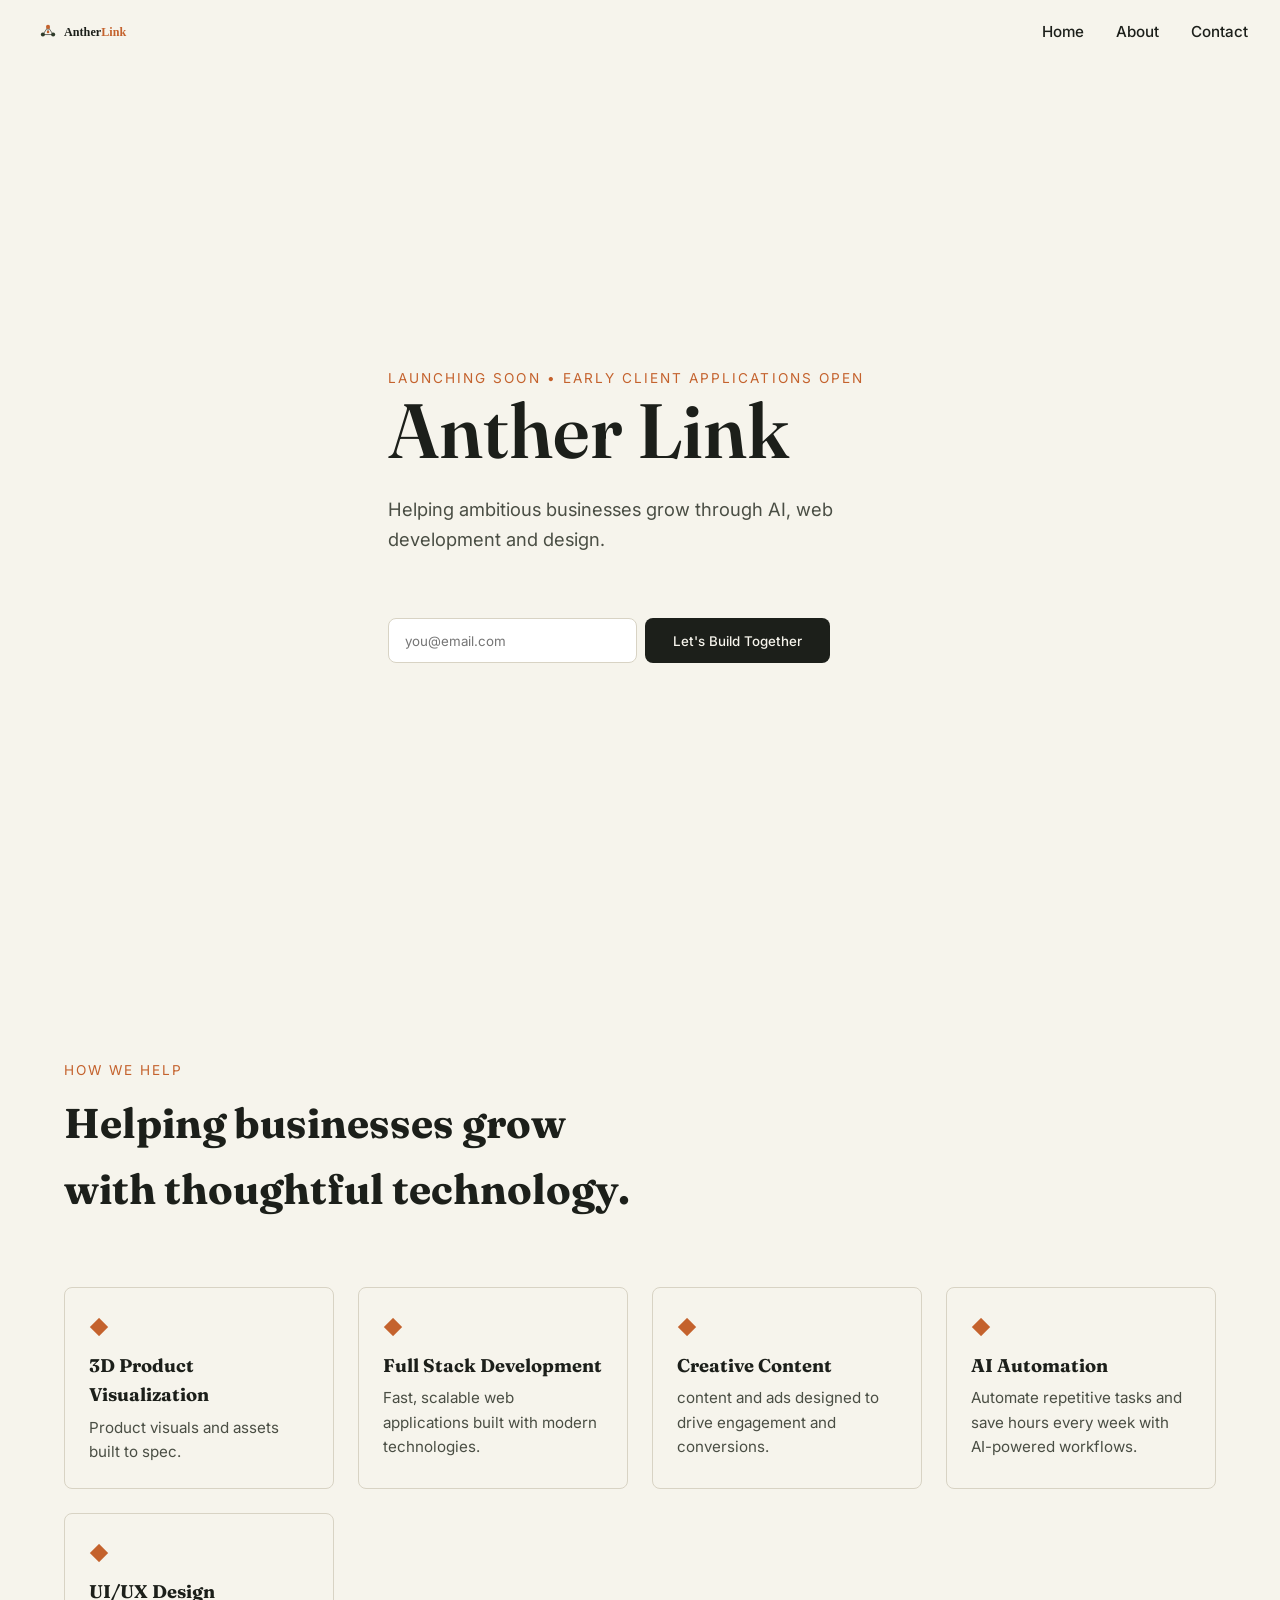
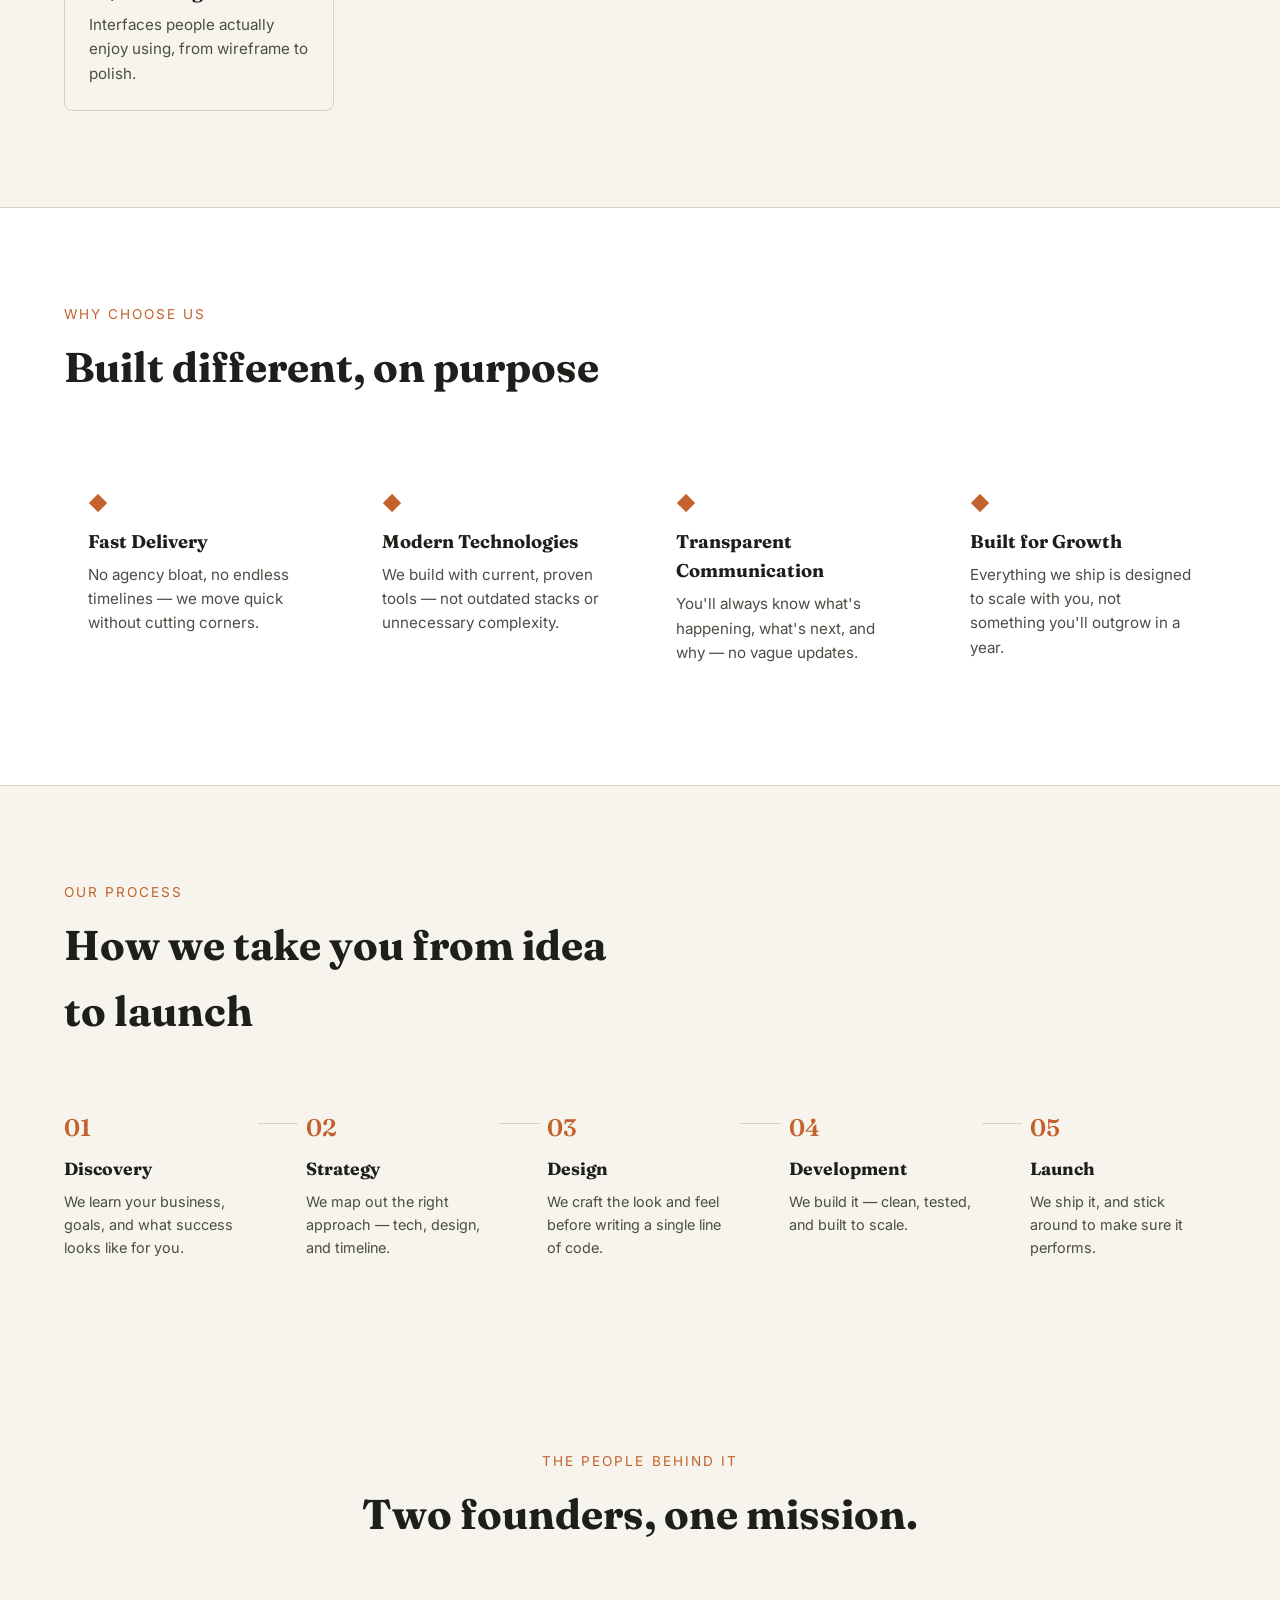
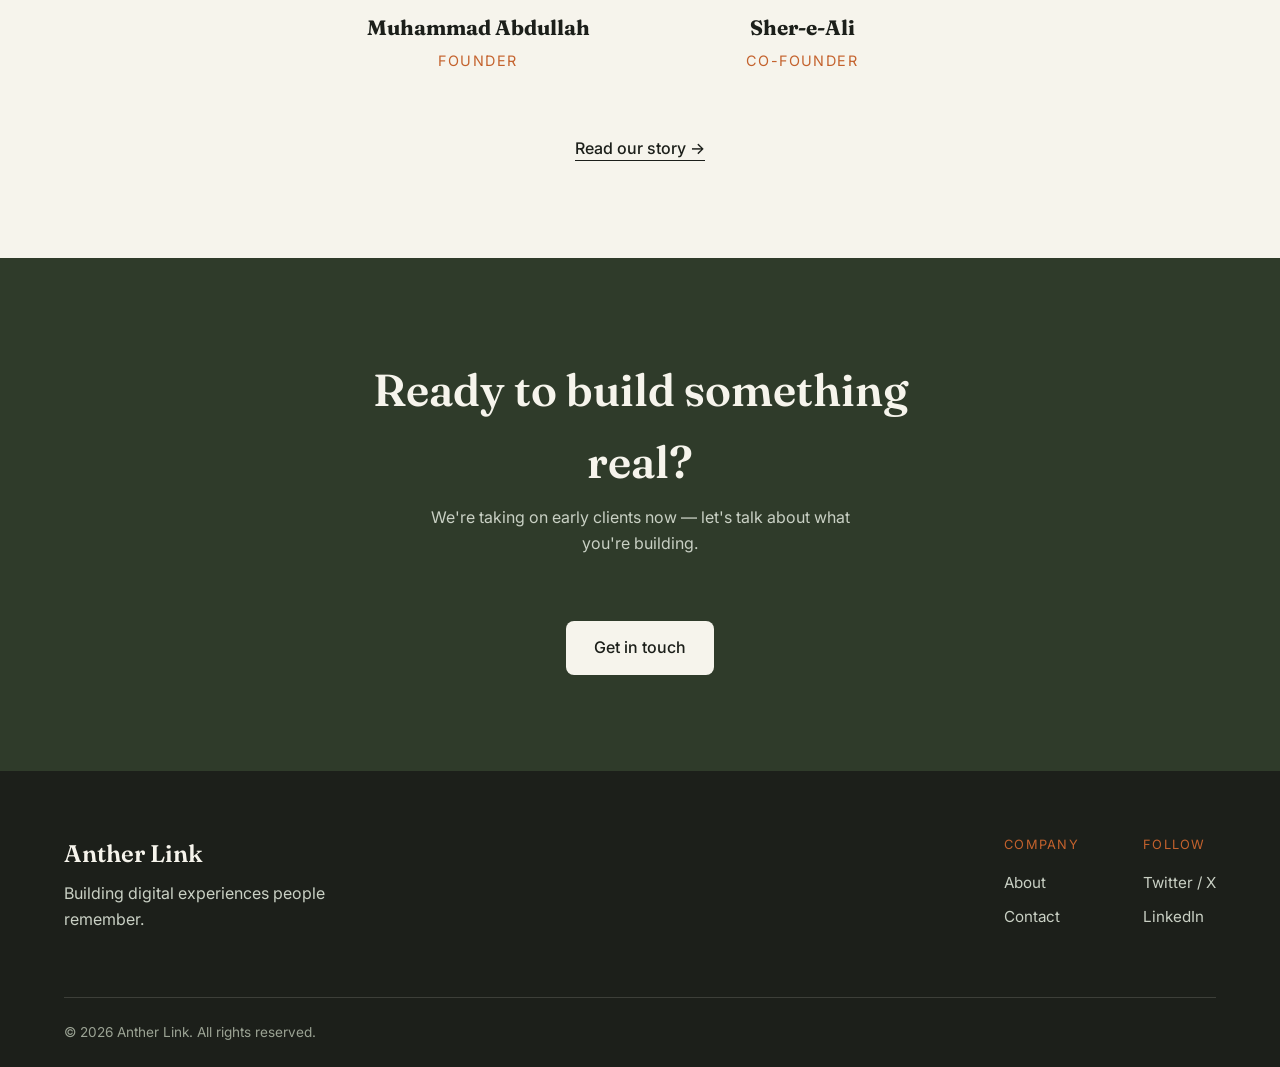
==== index.html @ e6103180 "Doind best Seo Practices" ====
<!DOCTYPE html>
<html lang="en">

<head>
    <meta charset="UTF-8">
    <meta name="viewport" content="width=device-width, initial-scale=1.0">
    <title>Anther Link — Coming Soon</title>
    <meta name="description" content="Anther Link builds AI-powered websites, automation systems and digital experiences for modern businesses.">

    <meta property="og:title" content="Anther Link">
    <meta property="og:description" content="Helping ambitious businesses grow through AI, web development and design.">
    <meta property="og:image" content="https://anther-link.vercel.app/images/preview.png">
    <meta property="og:url" content="https://anther-link.vercel.app/">
    <meta property="og:type" content="website">

    <link rel="icon" href="images/favicon.svg" type="image/svg+xml">
    <link rel="stylesheet" href="style.css">
    <link rel="preconnect" href="https://fonts.googleapis.com">
    <link
        href="https://fonts.googleapis.com/css2?family=Fraunces:opsz,wght@9..144,400;9..144,600&family=Inter:wght@400;500;600&display=swap"
        rel="stylesheet">
</head>

<body>
    <header>
        <nav>
            <a href="index.html" class="logo">
                <img src="images/logo-combined.svg" alt="AntherLink logo" class="logo-img">
            </a>
            <button class="nav-toggle" id="navToggle" aria-label="Toggle menu" aria-expanded="false">
                <span></span><span></span><span></span>
            </button>
            <ul class="nav-links" id="navLinks">
                <li><a href="index.html">Home</a></li>
                <li><a href="Contact & About/About.html">About</a></li>
                <li><a href="Contact & About/Contact.html">Contact</a></li>
            </ul>
        </nav>
    </header>

    <main>
        <section class="hero">
          <div class="container">
            <span class="hero-eyebrow">Launching Soon • Early Client Applications Open</span>
            <h1>Anther Link</h1>
            <p>Helping ambitious businesses grow through AI, web development and design.</p>
            <form id="waitlist-form">
                <input type="email" name="email" placeholder="you@email.com" required>
                <button type="submit">Let's Build Together</button>
            </form>
          </div>
        </section>

        <section class="about">
          <div class="container">
            <span class="section-eyebrow">How We Help</span>
            <h2>Helping businesses grow with thoughtful technology.</h2>

            <div class="services-grid">
                <div class="service-card">
                    <span class="service-icon">◆</span>
                    <h3>3D Product Visualization</h3>
                    <p>Product visuals and assets built to spec.</p>
                </div>
                <div class="service-card">
                    <span class="service-icon">◆</span>
                    <h3>Full Stack Development</h3>
                    <p>Fast, scalable web applications built with modern technologies.</p>
                </div>
                <div class="service-card">
                    <span class="service-icon">◆</span>
                    <h3>Creative Content</h3>
                    <p>content and ads designed to drive engagement and conversions.</p>
                </div>
                <div class="service-card">
                    <span class="service-icon">◆</span>
                    <h3>AI Automation</h3>
                    <p>Automate repetitive tasks and save hours every week with AI-powered workflows.</p>
                </div>
                <div class="service-card">
                    <span class="service-icon">◆</span>
                    <h3>UI/UX Design</h3>
                    <p>Interfaces people actually enjoy using, from wireframe to polish.</p>
                </div>
            </div>
          </div>
        </section>

        <section class="why-us">
          <div class="container">
            <span class="section-eyebrow">Why Choose Us</span>
            <h2>Built different, on purpose</h2>

            <div class="why-grid">
                <div class="why-card">
                    <span class="why-icon">◆</span>
                    <h3>Fast Delivery</h3>
                    <p>No agency bloat, no endless timelines — we move quick without cutting corners.</p>
                </div>
                <div class="why-card">
                    <span class="why-icon">◆</span>
                    <h3>Modern Technologies</h3>
                    <p>We build with current, proven tools — not outdated stacks or unnecessary complexity.</p>
                </div>
                <div class="why-card">
                    <span class="why-icon">◆</span>
                    <h3>Transparent Communication</h3>
                    <p>You'll always know what's happening, what's next, and why — no vague updates.</p>
                </div>
                <div class="why-card">
                    <span class="why-icon">◆</span>
                    <h3>Built for Growth</h3>
                    <p>Everything we ship is designed to scale with you, not something you'll outgrow in a year.</p>
                </div>
            </div>
          </div>
        </section>

        <section class="process">
          <div class="container">
            <span class="section-eyebrow">Our Process</span>
            <h2>How we take you from idea to launch</h2>

            <div class="process-track">
                <div class="process-step">
                    <span class="step-number">01</span>
                    <h3>Discovery</h3>
                    <p>We learn your business, goals, and what success looks like for you.</p>
                </div>
                <div class="step-connector"></div>
                <div class="process-step">
                    <span class="step-number">02</span>
                    <h3>Strategy</h3>
                    <p>We map out the right approach — tech, design, and timeline.</p>
                </div>
                <div class="step-connector"></div>
                <div class="process-step">
                    <span class="step-number">03</span>
                    <h3>Design</h3>
                    <p>We craft the look and feel before writing a single line of code.</p>
                </div>
                <div class="step-connector"></div>
                <div class="process-step">
                    <span class="step-number">04</span>
                    <h3>Development</h3>
                    <p>We build it — clean, tested, and built to scale.</p>
                </div>
                <div class="step-connector"></div>
                <div class="process-step">
                    <span class="step-number">05</span>
                    <h3>Launch</h3>
                    <p>We ship it, and stick around to make sure it performs.</p>
                </div>
            </div>
          </div>
        </section>

        <section class="founders">
          <div class="container">
            <span class="section-eyebrow">The People Behind It</span>
            <h2>Two founders, one mission.</h2>

            <div class="founders-grid">
                <div class="founder-card">
                    <h3>Muhammad Abdullah</h3>
                    <p>Founder</p>
                </div>
                <div class="founder-card">
                    <h3>Sher-e-Ali</h3>
                    <p>Co-Founder</p>
                </div>
            </div>

            <a href="Contact & About/About.html" class="founders-link">Read our story →</a>
          </div>
        </section>

        <section class="final-cta">
          <div class="container">
            <h2>Ready to build something real?</h2>
            <p>We're taking on early clients now — let's talk about what you're building.</p>
            <a href="Contact & About/Contact.html" class="cta-button">Get in touch</a>
          </div>
        </section>

    </main>

    <footer>
      <div class="container">
        <div class="footer-top">
            <div class="footer-brand">
                <span class="footer-logo">Anther Link</span>
                <p>Building digital experiences people remember.</p>
            </div>

            <div class="footer-links">
                <div class="footer-col">
                    <span class="footer-heading">Company</span>
                    <a href="Contact & About/About.html">About</a>
                    <a href="Contact & About/Contact.html">Contact</a>
                </div>
                <div class="footer-col">
                    <span class="footer-heading">Follow</span>
                    <a href="https://x.com/AntherLink" target="_blank">Twitter / X</a>
                    <a href="#">LinkedIn</a>
                </div>
            </div>
        </div>

        <div class="footer-bottom">
            <p>&copy; 2026 Anther Link. All rights reserved.</p>
        </div>
      </div>
    </footer>

    <script src="script.js"></script>
    <script src="Contact & About/nav.js"></script>
    <script>
        window.va = window.va || function () { (window.vaq = window.vaq || []).push(arguments); };
    </script>
    <script defer src="/_vercel/insights/script.js"></script>

</body>

</html>
---- style.css ----
* {
    margin: 0;
    padding: 0;
    box-sizing: border-box;
}

html{
    scroll-behavior: smooth;
}

:root {
    --bg: #F6F4EC;
    --ink: #1C1F1A;
    --accent: #C4622D;
    --accent-dark: #2F3B2A;
    --line: #D8D3C4;
    --muted: #4A4E44;
    --muted-light: #C9D0C4;
    --muted-lighter: #9BA394;
    --font-display: 'Fraunces', serif;
    --font-body: 'Inter', sans-serif;
    --space-xs: 0.25rem;
    --space-sm: 0.5rem;
    --space-md: 1.5rem;
    --space-lg: 4rem;
    --space-xl: 6rem;
    --space-2xl: 8rem;
    --transition-fast: .15s ease;
    --transition-normal: .25s ease;
    --radius: 8px;
}

body {
    font-family: var(--font-body);
    background: var(--bg);
    color: var(--ink);
    line-height: 1.6;
    -webkit-font-smoothing: antialiased;
    text-rendering: optimizeLegibility;
}

img{
    max-width: 100%;
    display: block;
}

.container{
	max-width: 1200px;
	margin: 0 auto;
	padding: 0 1.5rem;
}

/* ---- Nav ---- */
header nav{
	display:flex;
	justify-content:space-between;
	align-items:center;
	padding: 1rem 2rem;
	position: relative;
	z-index: 100;
}

.logo{
	display: block;
	text-decoration: none;
}

.logo-img{
	height: 32px;
	width: auto;
	display: block;
}

.nav-links{
	display:flex;
	gap: 2rem;
	list-style:none;
}

.nav-links a{
	text-decoration:none;
	color: var(--ink);
	font-weight:500;
	font-size:0.95rem;
	transition: color var(--transition-fast);
}

.nav-links a:hover{
	color: var(--accent);
}

.nav-toggle{
	display:none;
	flex-direction:column;
	justify-content:space-between;
	width:24px;
	height:18px;
	background:none;
	border:none;
	cursor:pointer;
	padding:0;
}

.nav-toggle span{
	display:block;
	height:2px;
	width:100%;
	background: var(--ink);
	border-radius:2px;
}

@media (max-width: 640px){
	.nav-toggle{
		display:flex;
	}
	.nav-links{
		position:absolute;
		top:100%;
		left:0;
		right:0;
		background: var(--bg);
		flex-direction:column;
		gap:0;
		padding: 1rem 2rem;
		border-bottom:1px solid var(--line);
		display:none;
		z-index: 100;
	}
	.nav-links.open{
		display:flex;
	}
	.nav-links li{
		padding: 0.75rem 0;
		border-bottom: 1px solid var(--line);
	}
	.nav-links li:last-child{
		border-bottom:none;
	}
}

/* ---- Hero ---- */
.hero {
    min-height: 100svh;
    display: flex;
    flex-direction: column;
    justify-content: center;
    align-items: flex-start;
    position: relative;
    overflow: hidden;
}

.hero-eyebrow {
    font-family: var(--font-body);
    font-size: 0.85rem;
    letter-spacing: 0.15em;
    text-transform: uppercase;
    color: var(--accent);
    margin-bottom: var(--space-sm);
}

.hero h1 {
    font-family: var(--font-display);
    font-weight: 600;
    font-size: clamp(2.5rem, 6vw, 5rem);
    line-height: 1.05;
    max-width: 12ch;
    margin-bottom: var(--space-md);
}

.hero p {
    font-size: 1.15rem;
    max-width: 42ch;
    color: var(--muted);
    margin-bottom: var(--space-lg);
}

#waitlist-form {
    display: flex;
    gap: 0.5rem;
}

#waitlist-form input {
    padding: 0.75rem 1rem;
    border: 1px solid var(--line);
    border-radius: var(--radius);
    font-family: var(--font-body);
    transition: border-color var(--transition-fast), box-shadow var(--transition-fast);
}

#waitlist-form input:focus{
    outline: none;
    border-color: var(--accent);
    box-shadow: 0 0 0 4px rgba(196,98,45,.12);
}

#waitlist-form button {
    padding: 0.9rem 1.75rem;
    background: var(--ink);
    color: var(--bg);
    border: none;
    border-radius: var(--radius);
    font-family: var(--font-body);
    font-weight: 500;
    cursor: pointer;
    transition: transform var(--transition-fast), background var(--transition-fast), box-shadow var(--transition-fast);
}

#waitlist-form button:hover {
    background: var(--accent);
    transform: translateY(-2px);
    box-shadow: 0 10px 25px rgba(0,0,0,.08);
}

#waitlist-form button:active {
    transform: translateY(0);
}

@keyframes fadeUp {
    from {
        opacity: 0;
        transform: translateY(16px);
    }

    to {
        opacity: 1;
        transform: translateY(0);
    }
}

.hero-eyebrow,
.hero h1,
.hero p,
#waitlist-form {
    animation: fadeUp 0.7s ease backwards;
}

.hero h1 {
    animation-delay: 0.1s;
}

.hero p {
    animation-delay: 0.2s;
}

#waitlist-form {
    animation-delay: 0.3s;
}

@media (max-width: 600px) {
    .hero h1 {
        font-size: 2rem;
    }

    #waitlist-form {
        flex-direction: column;
        width: 100%;
    }
}

/* ---- Shared section labels ---- */
.section-eyebrow {
  font-size: 0.85rem;
  letter-spacing: 0.15em;
  text-transform: uppercase;
  color: var(--accent);
  display: block;
  margin-bottom: var(--space-sm);
}

/* ---- Services ---- */
.about {
  padding: var(--space-xl) 0;
}

.about h2 {
  font-family: var(--font-display);
  font-size: clamp(1.8rem, 3.5vw, 2.6rem);
  max-width: 20ch;
  margin-bottom: var(--space-lg);
}

.services-grid {
  display: grid;
  grid-template-columns: repeat(auto-fit, minmax(220px, 1fr));
  gap: var(--space-md);
}

.service-card {
  border: 1px solid var(--line);
  border-radius: var(--radius);
  padding: var(--space-md);
  transition: border-color var(--transition-normal), transform var(--transition-normal), box-shadow var(--transition-normal);
}

.service-card:hover {
  border-color: var(--accent);
  transform: translateY(-4px);
  box-shadow: 0 18px 40px rgba(0,0,0,.06);
}

.service-icon {
  color: var(--accent);
  font-size: 1.2rem;
  display: block;
  margin-bottom: var(--space-sm);
}

.service-card h3 {
  font-family: var(--font-display);
  font-size: 1.15rem;
  margin-bottom: 0.4rem;
}

.service-card p {
  font-size: 0.95rem;
  color: var(--muted);
}

/* ---- Why Us ---- */
.why-us{
	background: #ffffff;
	border-top: 1px solid var(--line);
	border-bottom: 1px solid var(--line);
	padding: var(--space-xl) 0;
}

.why-us h2{
	font-family: var(--font-display);
	font-size: clamp(1.8rem, 3.5vw, 2.6rem);
	max-width: 20ch;
	margin-bottom: var(--space-lg);
}

.why-grid{
	display: grid;
	grid-template-columns: repeat(auto-fit, minmax(220px, 1fr));
	gap: var(--space-md);
}

.why-card{
	padding: var(--space-md);
	border-radius: var(--radius);
	transition: box-shadow var(--transition-normal), transform var(--transition-normal);
}

.why-card:hover{
	transform: translateY(-4px);
	box-shadow: 0 18px 40px rgba(0,0,0,.06);
}

.why-icon{
	color: var(--accent);
	font-size: 1.2rem;
	display: block;
	margin-bottom: var(--space-sm);
}

.why-card h3{
	font-family: var(--font-display);
	font-size: 1.15rem;
	margin-bottom: 0.4rem;
}

.why-card p{
	font-size: 0.95rem;
	color: var(--muted);
}

/* ---- Process ---- */
.process{
	padding: var(--space-xl) 0;
}

.process h2{
	font-family: var(--font-display);
	font-size: clamp(1.8rem, 3.5vw, 2.6rem);
	max-width: 20ch;
	margin-bottom: var(--space-lg);
}

.process-track{
	display: flex;
	align-items: flex-start;
	gap: var(--space-sm);
}

.process-step{
	flex: 1;
	min-width: 0;
}

.step-number{
	font-family: var(--font-display);
	font-size: 1.5rem;
	font-weight: 600;
	color: var(--accent);
	display: block;
	margin-bottom: var(--space-sm);
}

.process-step h3{
	font-family: var(--font-display);
	font-size: 1.1rem;
	margin-bottom: 0.4rem;
}

.process-step p{
	font-size: 0.9rem;
	color: var(--muted);
}

.step-connector{
	height: 1px;
	background: var(--line);
	flex: 0 0 40px;
	margin-top: 14px;
}

@media (max-width: 900px){
	.process-track{
		flex-direction: column;
		gap: var(--space-lg);
	}
	.step-connector{
		display: none;
	}
}

/* ---- Founders ---- */
.founders{
	padding: var(--space-xl) 0;
	text-align: center;
}

.founders h2{
	font-family: var(--font-display);
	font-size: clamp(1.8rem, 3.5vw, 2.6rem);
	margin: 0 auto var(--space-lg);
	max-width: 20ch;
}

.founders-grid{
	display: grid;
	grid-template-columns: repeat(auto-fit, minmax(200px, 260px));
	gap: var(--space-lg);
	justify-content: center;
	margin-bottom: var(--space-lg);
}

.founder-card h3{
	font-family: var(--font-display);
	font-size: 1.3rem;
	margin-bottom: 0.3rem;
}

.founder-card p{
	font-size: 0.9rem;
	color: var(--accent);
	text-transform: uppercase;
	letter-spacing: 0.1em;
}

.founders-link{
	color: var(--ink);
	font-weight: 500;
	text-decoration: none;
	border-bottom: 1px solid var(--ink);
	padding-bottom: 2px;
	transition: color var(--transition-fast), border-color var(--transition-fast);
}

.founders-link:hover{
	color: var(--accent);
	border-color: var(--accent);
}

/* ---- Final CTA ---- */
.final-cta{
	background: var(--accent-dark);
	color: var(--bg);
	padding: var(--space-xl) 0;
	text-align: center;
}

.final-cta h2{
	font-family: var(--font-display);
	font-weight: 600;
	font-size: clamp(1.8rem, 4vw, 2.8rem);
	margin: 0 auto var(--space-sm);
	max-width: 20ch;
}

.final-cta p{
	max-width: 42ch;
	margin: 0 auto var(--space-lg);
	color: var(--muted-light);
}

.final-cta .cta-button{
	display: inline-block;
	background: var(--bg);
	color: var(--ink);
	text-decoration: none;
	padding: 0.9rem 1.75rem;
	border-radius: var(--radius);
	font-weight: 500;
	transition: transform var(--transition-fast), background var(--transition-fast), box-shadow var(--transition-fast);
}

.final-cta .cta-button:hover{
	background: var(--accent);
	color: #ffffff;
	transform: translateY(-2px);
	box-shadow: 0 10px 25px rgba(0,0,0,.15);
}

/* ---- Footer ---- */
footer {
  background: var(--ink);
  color: var(--bg);
  padding: var(--space-lg) 0 var(--space-md);
}

.footer-top {
  display: flex;
  justify-content: space-between;
  align-items: flex-start;
  flex-wrap: wrap;
  gap: var(--space-lg);
  padding-bottom: var(--space-lg);
}

.footer-logo {
  font-family: var(--font-display);
  font-size: 1.5rem;
  font-weight: 600;
  display: block;
  margin-bottom: var(--space-sm);
}

.footer-brand p {
  color: var(--muted-light);
  max-width: 30ch;
}

.footer-links {
  display: flex;
  gap: var(--space-lg);
}

.footer-col {
  display: flex;
  flex-direction: column;
  gap: 0.6rem;
}

.footer-heading {
  font-size: 0.8rem;
  letter-spacing: 0.1em;
  text-transform: uppercase;
  color: var(--accent);
  margin-bottom: 0.4rem;
}

.footer-col a {
  color: var(--muted-light);
  text-decoration: none;
  font-size: 0.95rem;
  transition: color var(--transition-fast);
}

.footer-col a:hover {
  color: var(--bg);
}

.footer-bottom {
  border-top: 1px solid rgba(246, 244, 236, 0.15);
  padding-top: var(--space-md);
  text-align: left;
}

.footer-bottom p {
  font-size: 0.85rem;
  color: var(--muted-lighter);
}

/* ---- Mobile: things the container % width doesn't already handle ---- */
@media (max-width: 600px) {
    .footer-links {
        gap: var(--space-md);
    }

    .footer-top {
        gap: var(--space-md);
    }
}

/* ---- Respect reduced motion preference ---- */
@media (prefers-reduced-motion: reduce){
	*{
		animation: none !important;
		transition: none !important;
		scroll-behavior: auto !important;
	}
}
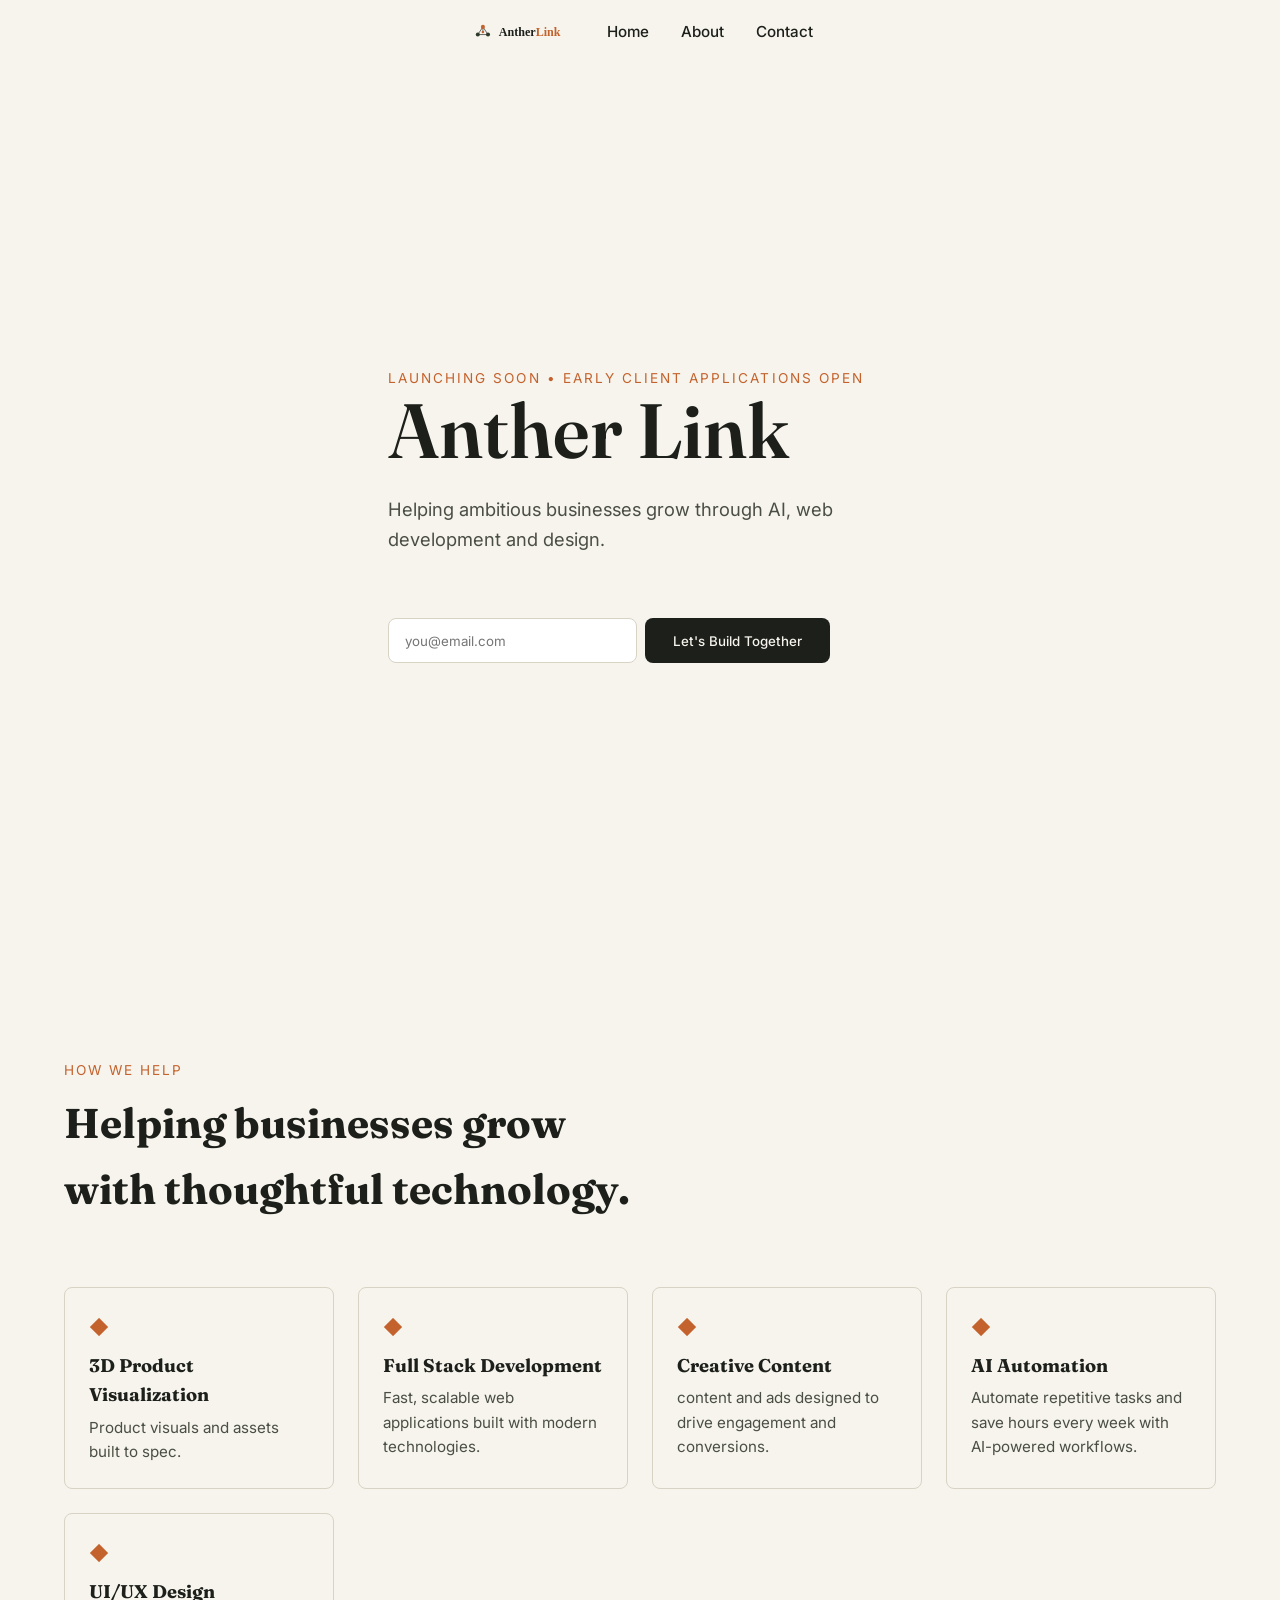
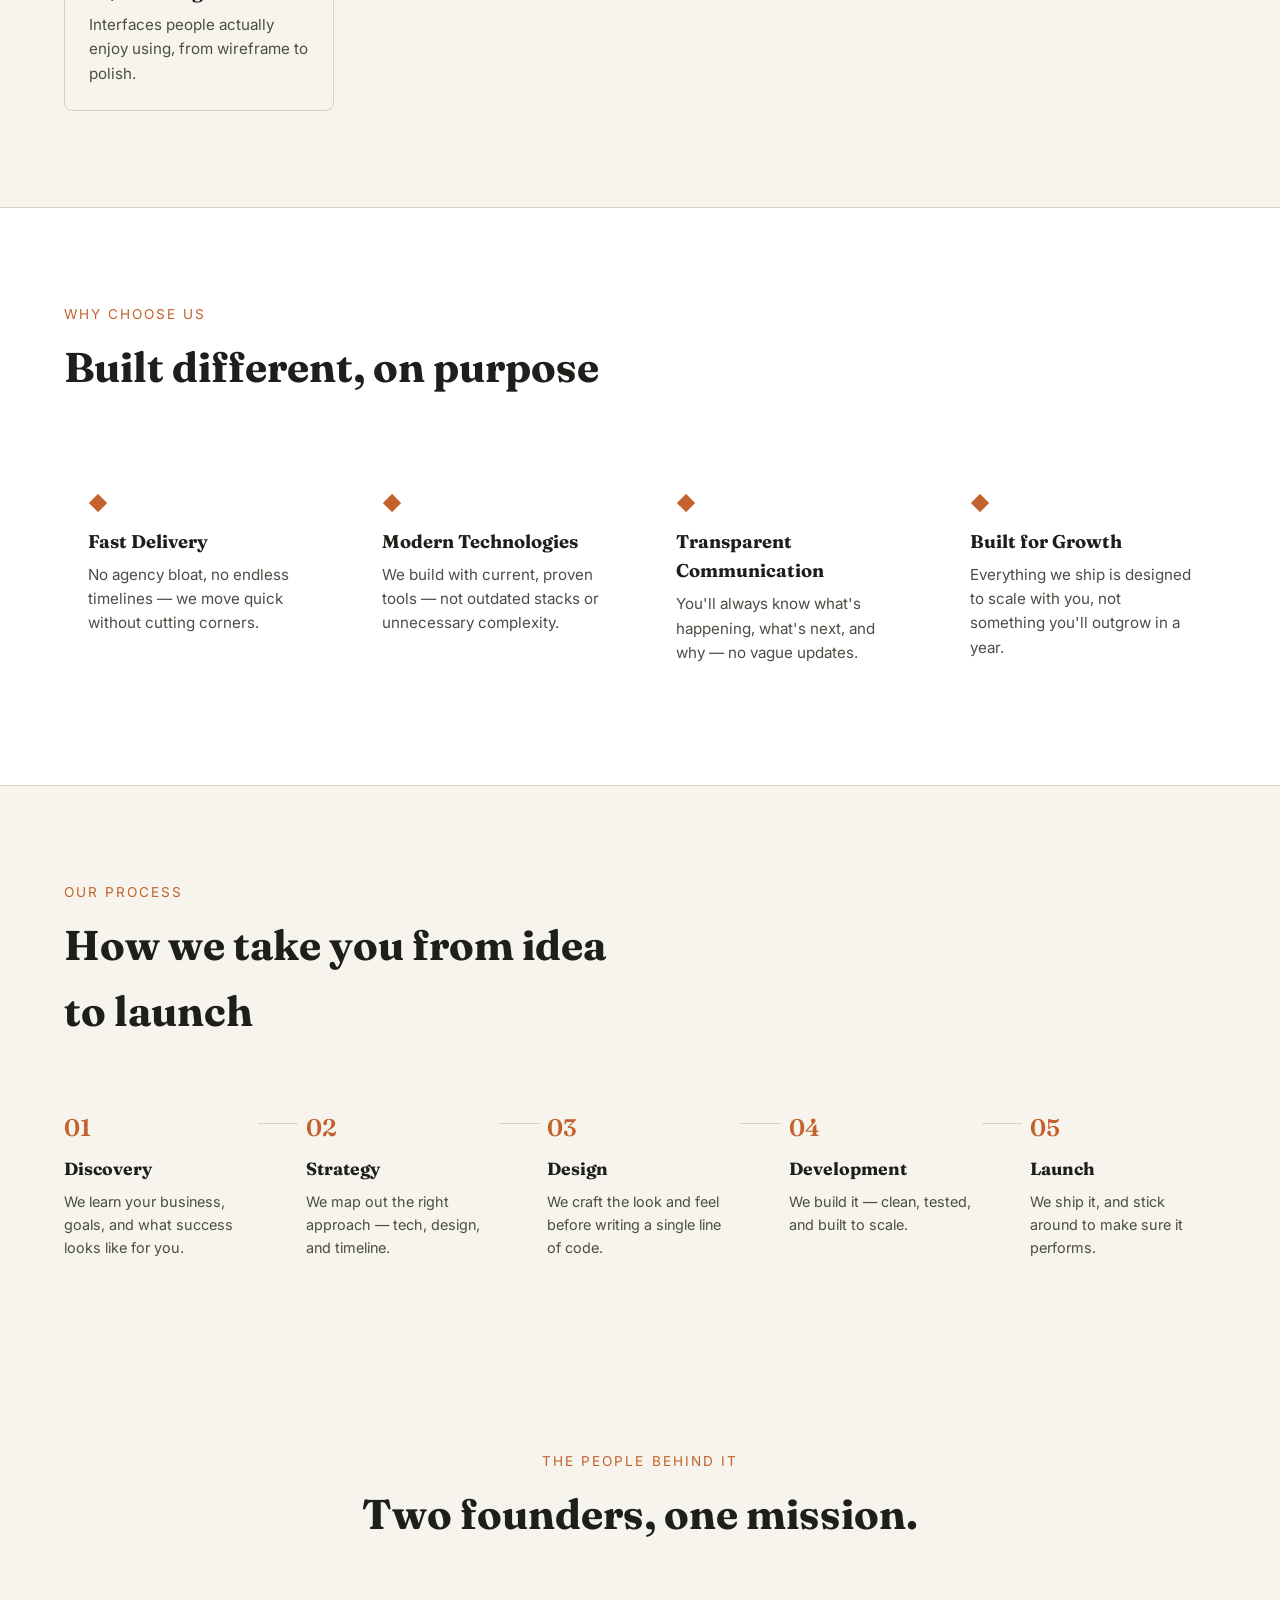
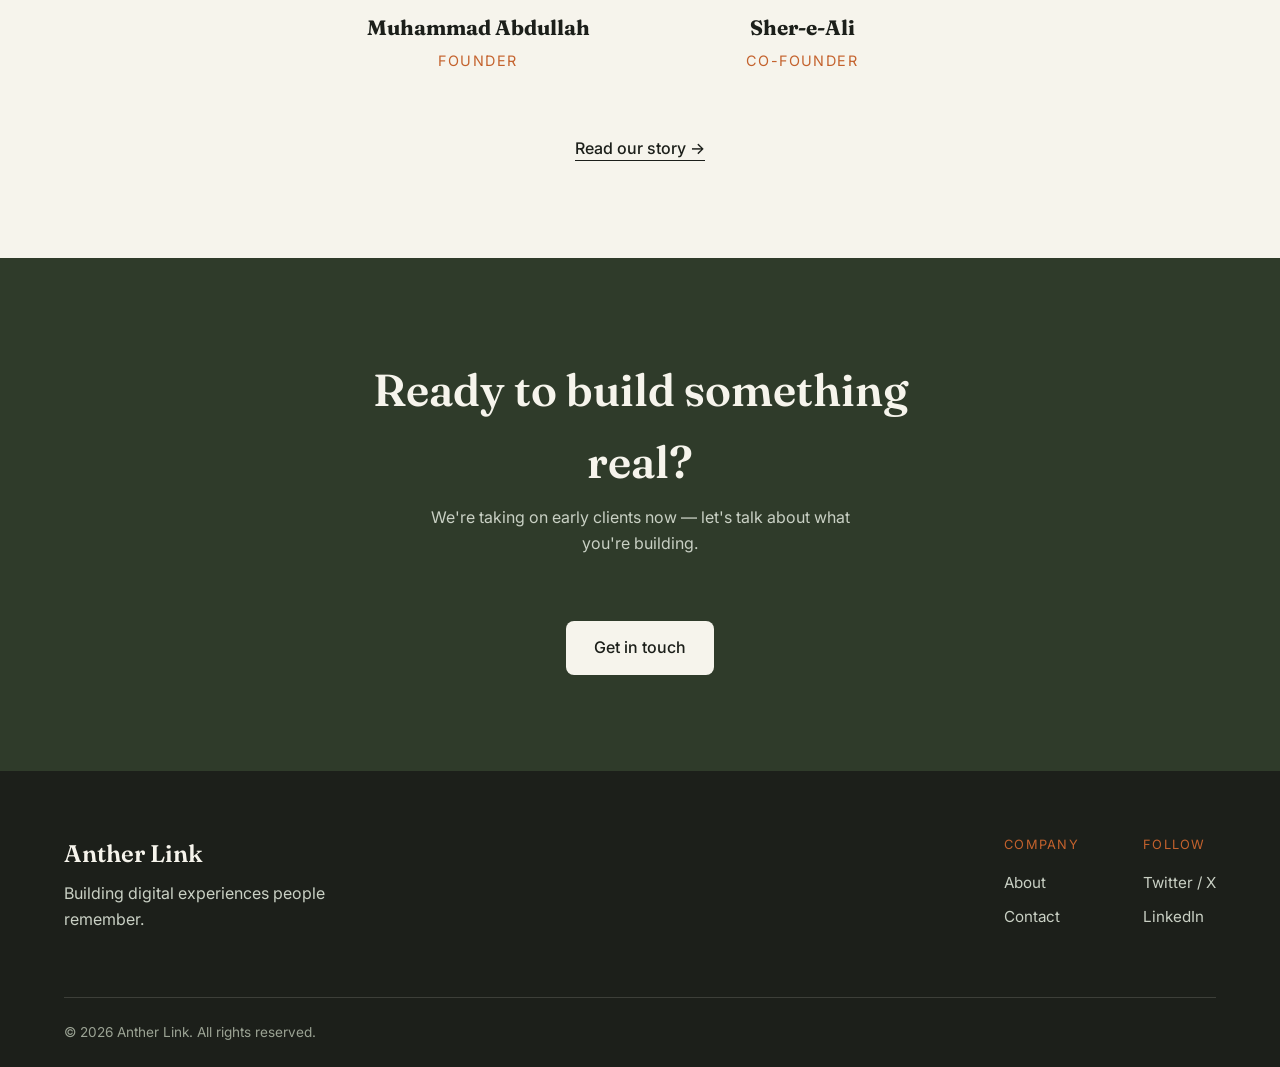
==== commit c2ca9f19: "Doind best Seo Practices" ====
--- a/index.html
+++ b/index.html
@@ -24,6 +24,7 @@
 <body>
     <header>
         <nav>
+          <div class="container">
             <a href="index.html" class="logo">
                 <img src="images/logo-combined.svg" alt="AntherLink logo" class="logo-img">
             </a>
@@ -35,6 +36,7 @@
                 <li><a href="Contact & About/About.html">About</a></li>
                 <li><a href="Contact & About/Contact.html">Contact</a></li>
             </ul>
+          </div>
         </nav>
     </header>
 
--- a/style.css
+++ b/style.css
@@ -55,9 +55,15 @@
 	display:flex;
 	justify-content:space-between;
 	align-items:center;
-	padding: 1rem 2rem;
+	padding: 1rem 0;
 	position: relative;
 	z-index: 100;
+}
+
+header .container{
+	display: flex;
+	justify-content: space-between;
+	align-items: center;
 }
 
 .logo{
@@ -78,11 +84,27 @@
 }
 
 .nav-links a{
+	position: relative;
 	text-decoration:none;
 	color: var(--ink);
 	font-weight:500;
 	font-size:0.95rem;
 	transition: color var(--transition-fast);
+}
+
+.nav-links a::after{
+	content: '';
+	position: absolute;
+	left: 0;
+	bottom: -4px;
+	width: 0;
+	height: 1.5px;
+	background: var(--accent);
+	transition: width var(--transition-fast);
+}
+
+.nav-links a:hover::after{
+	width: 100%;
 }
 
 .nav-links a:hover{
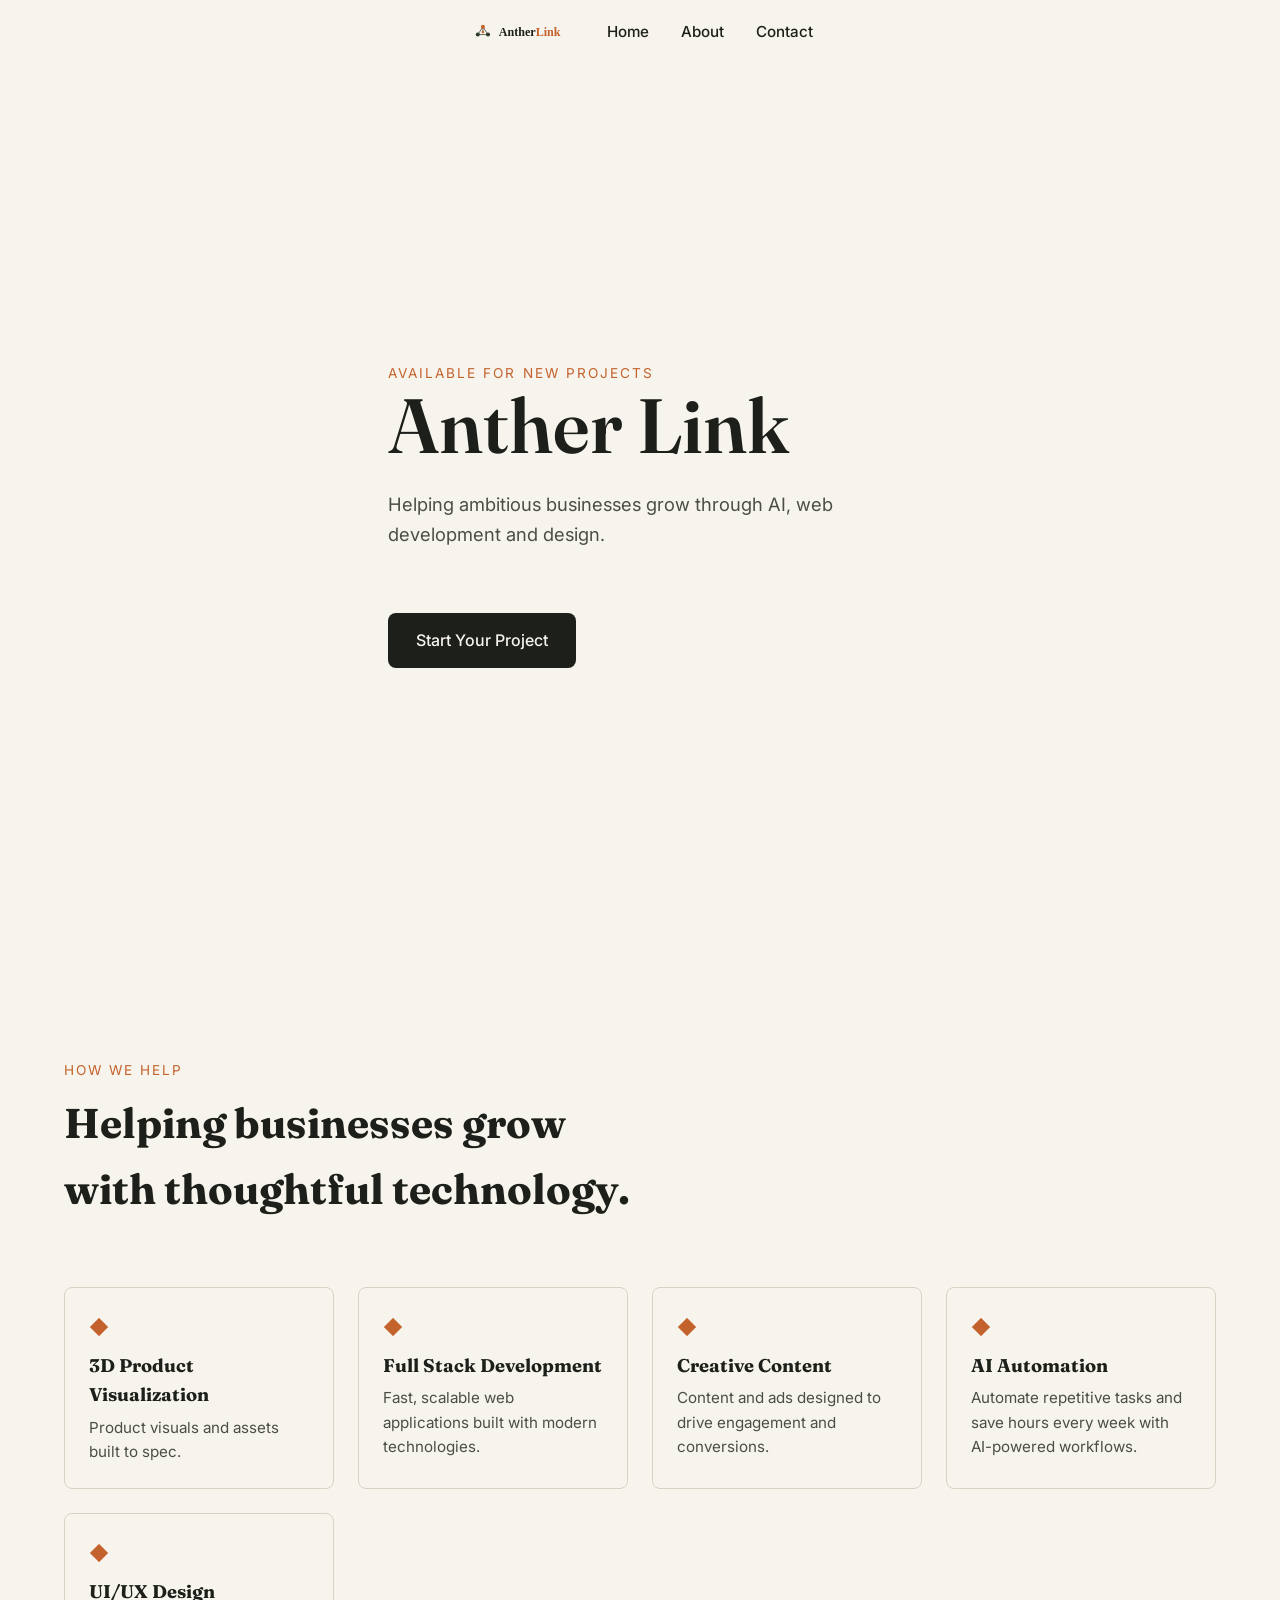
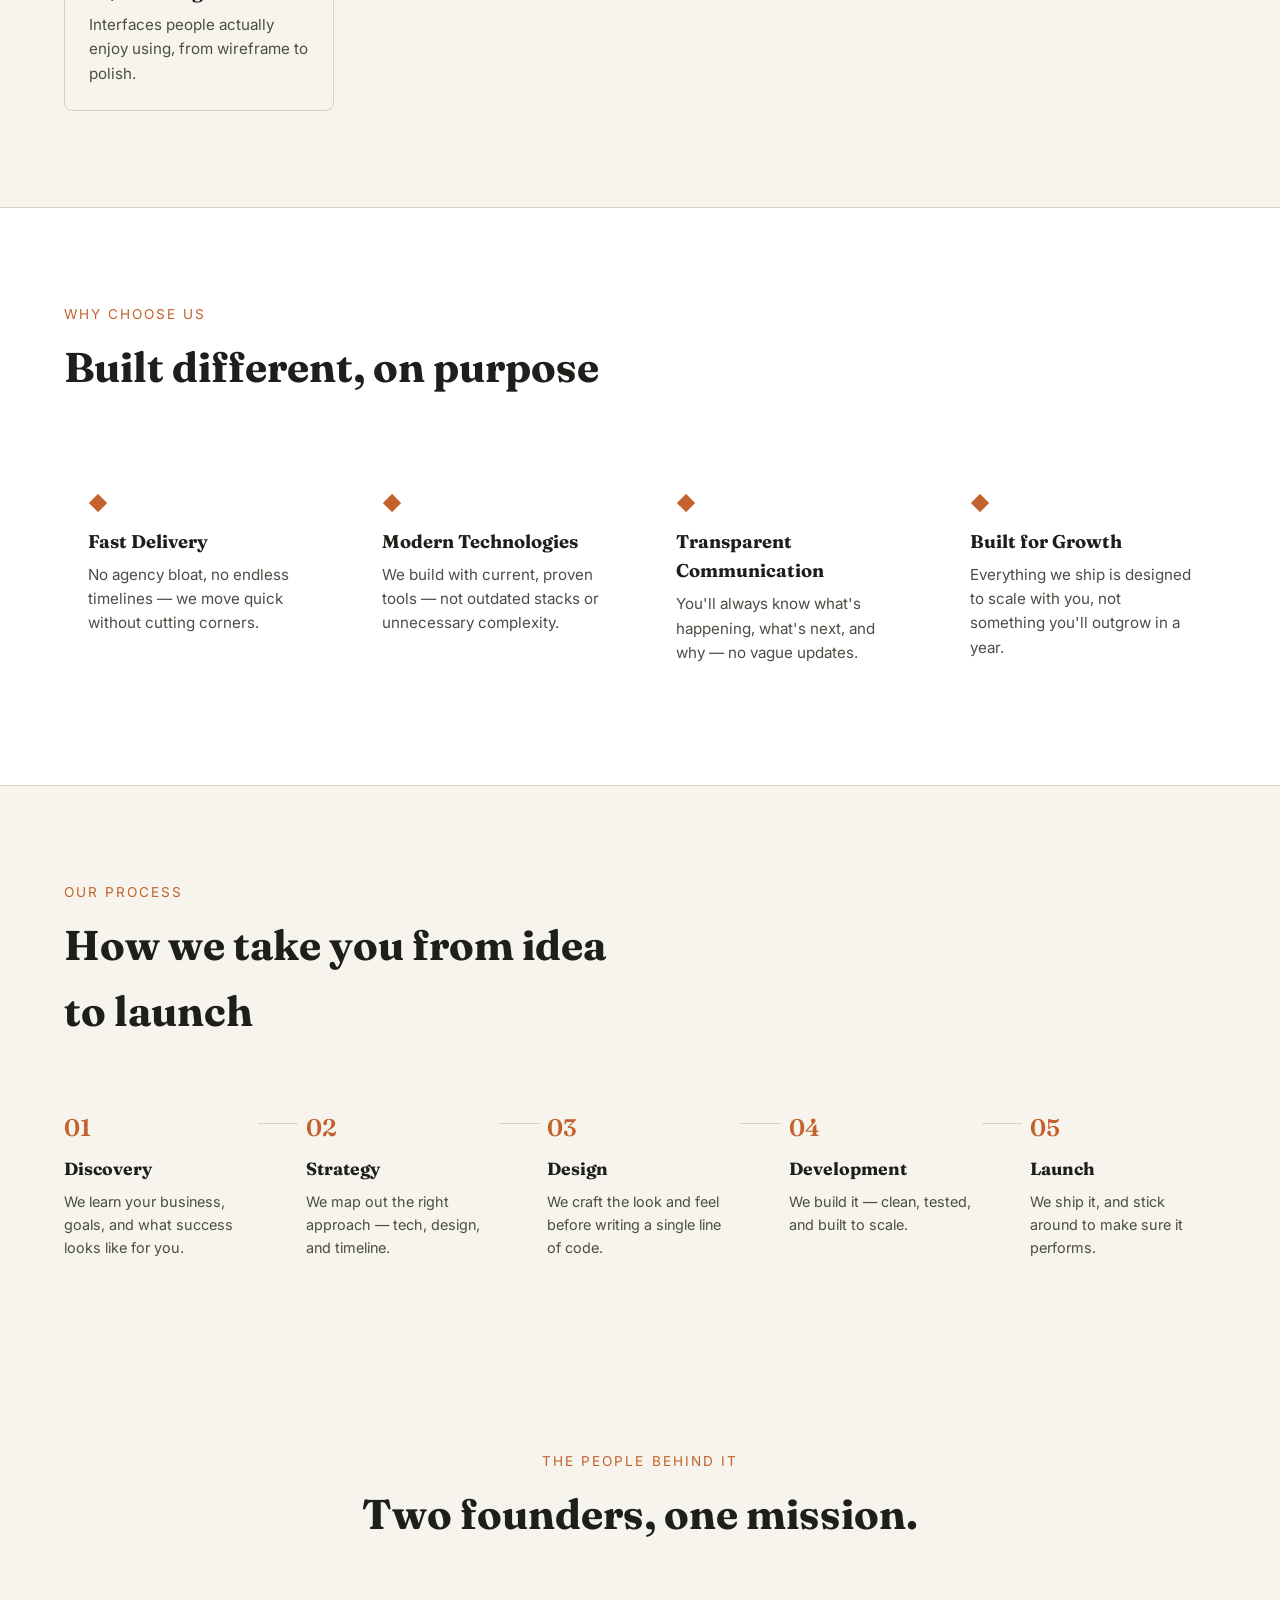
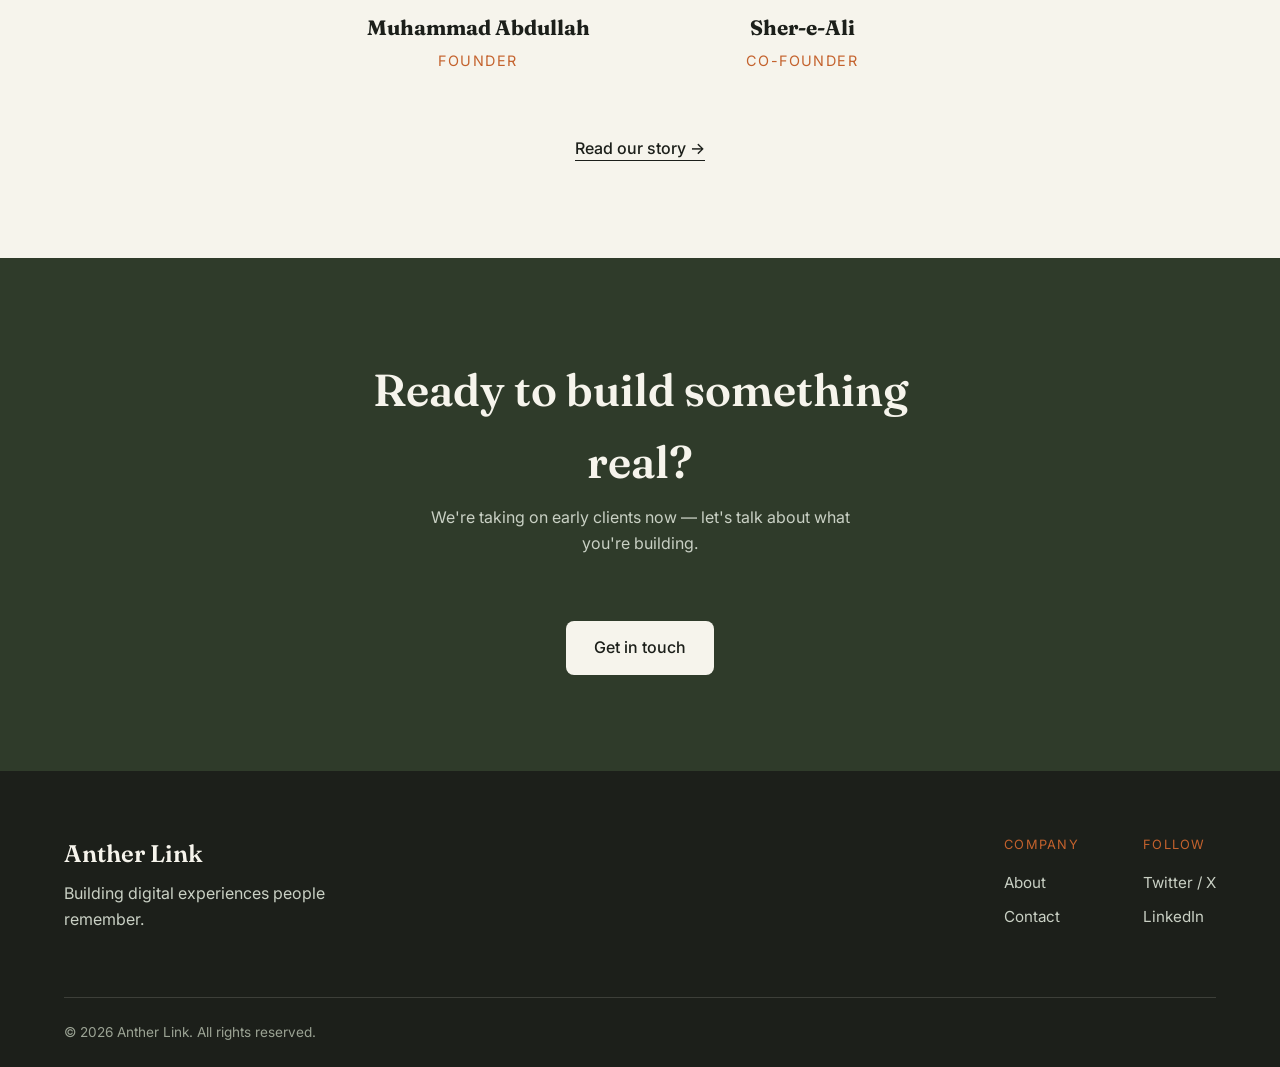
==== commit 38a5ed08: "Doind best Seo Practices" ====
--- a/index.html
+++ b/index.html
@@ -43,13 +43,10 @@
     <main>
         <section class="hero">
           <div class="container">
-            <span class="hero-eyebrow">Launching Soon • Early Client Applications Open</span>
+            <span class="hero-eyebrow">Available for New Projects</span>
             <h1>Anther Link</h1>
             <p>Helping ambitious businesses grow through AI, web development and design.</p>
-            <form id="waitlist-form">
-                <input type="email" name="email" placeholder="you@email.com" required>
-                <button type="submit">Let's Build Together</button>
-            </form>
+            <a href="Contact & About/Contact.html" class="hero-cta">Start Your Project</a>
           </div>
         </section>
 
@@ -72,7 +69,7 @@
                 <div class="service-card">
                     <span class="service-icon">◆</span>
                     <h3>Creative Content</h3>
-                    <p>content and ads designed to drive engagement and conversions.</p>
+                    <p>Content and ads designed to drive engagement and conversions.</p>
                 </div>
                 <div class="service-card">
                     <span class="service-icon">◆</span>
--- a/style.css
+++ b/style.css
@@ -196,30 +196,12 @@
     margin-bottom: var(--space-lg);
 }
 
-#waitlist-form {
-    display: flex;
-    gap: 0.5rem;
-}
-
-#waitlist-form input {
-    padding: 0.75rem 1rem;
-    border: 1px solid var(--line);
-    border-radius: var(--radius);
-    font-family: var(--font-body);
-    transition: border-color var(--transition-fast), box-shadow var(--transition-fast);
-}
-
-#waitlist-form input:focus{
-    outline: none;
-    border-color: var(--accent);
-    box-shadow: 0 0 0 4px rgba(196,98,45,.12);
-}
-
-#waitlist-form button {
+.hero-cta {
+    display: inline-block;
     padding: 0.9rem 1.75rem;
     background: var(--ink);
     color: var(--bg);
-    border: none;
+    text-decoration: none;
     border-radius: var(--radius);
     font-family: var(--font-body);
     font-weight: 500;
@@ -227,13 +209,13 @@
     transition: transform var(--transition-fast), background var(--transition-fast), box-shadow var(--transition-fast);
 }
 
-#waitlist-form button:hover {
+.hero-cta:hover {
     background: var(--accent);
     transform: translateY(-2px);
     box-shadow: 0 10px 25px rgba(0,0,0,.08);
 }
 
-#waitlist-form button:active {
+.hero-cta:active {
     transform: translateY(0);
 }
 
@@ -252,7 +234,7 @@
 .hero-eyebrow,
 .hero h1,
 .hero p,
-#waitlist-form {
+.hero-cta {
     animation: fadeUp 0.7s ease backwards;
 }
 
@@ -264,18 +246,13 @@
     animation-delay: 0.2s;
 }
 
-#waitlist-form {
+.hero-cta {
     animation-delay: 0.3s;
 }
 
 @media (max-width: 600px) {
     .hero h1 {
         font-size: 2rem;
-    }
-
-    #waitlist-form {
-        flex-direction: column;
-        width: 100%;
     }
 }
 
@@ -624,4 +601,4 @@
 		transition: none !important;
 		scroll-behavior: auto !important;
 	}
-}+}
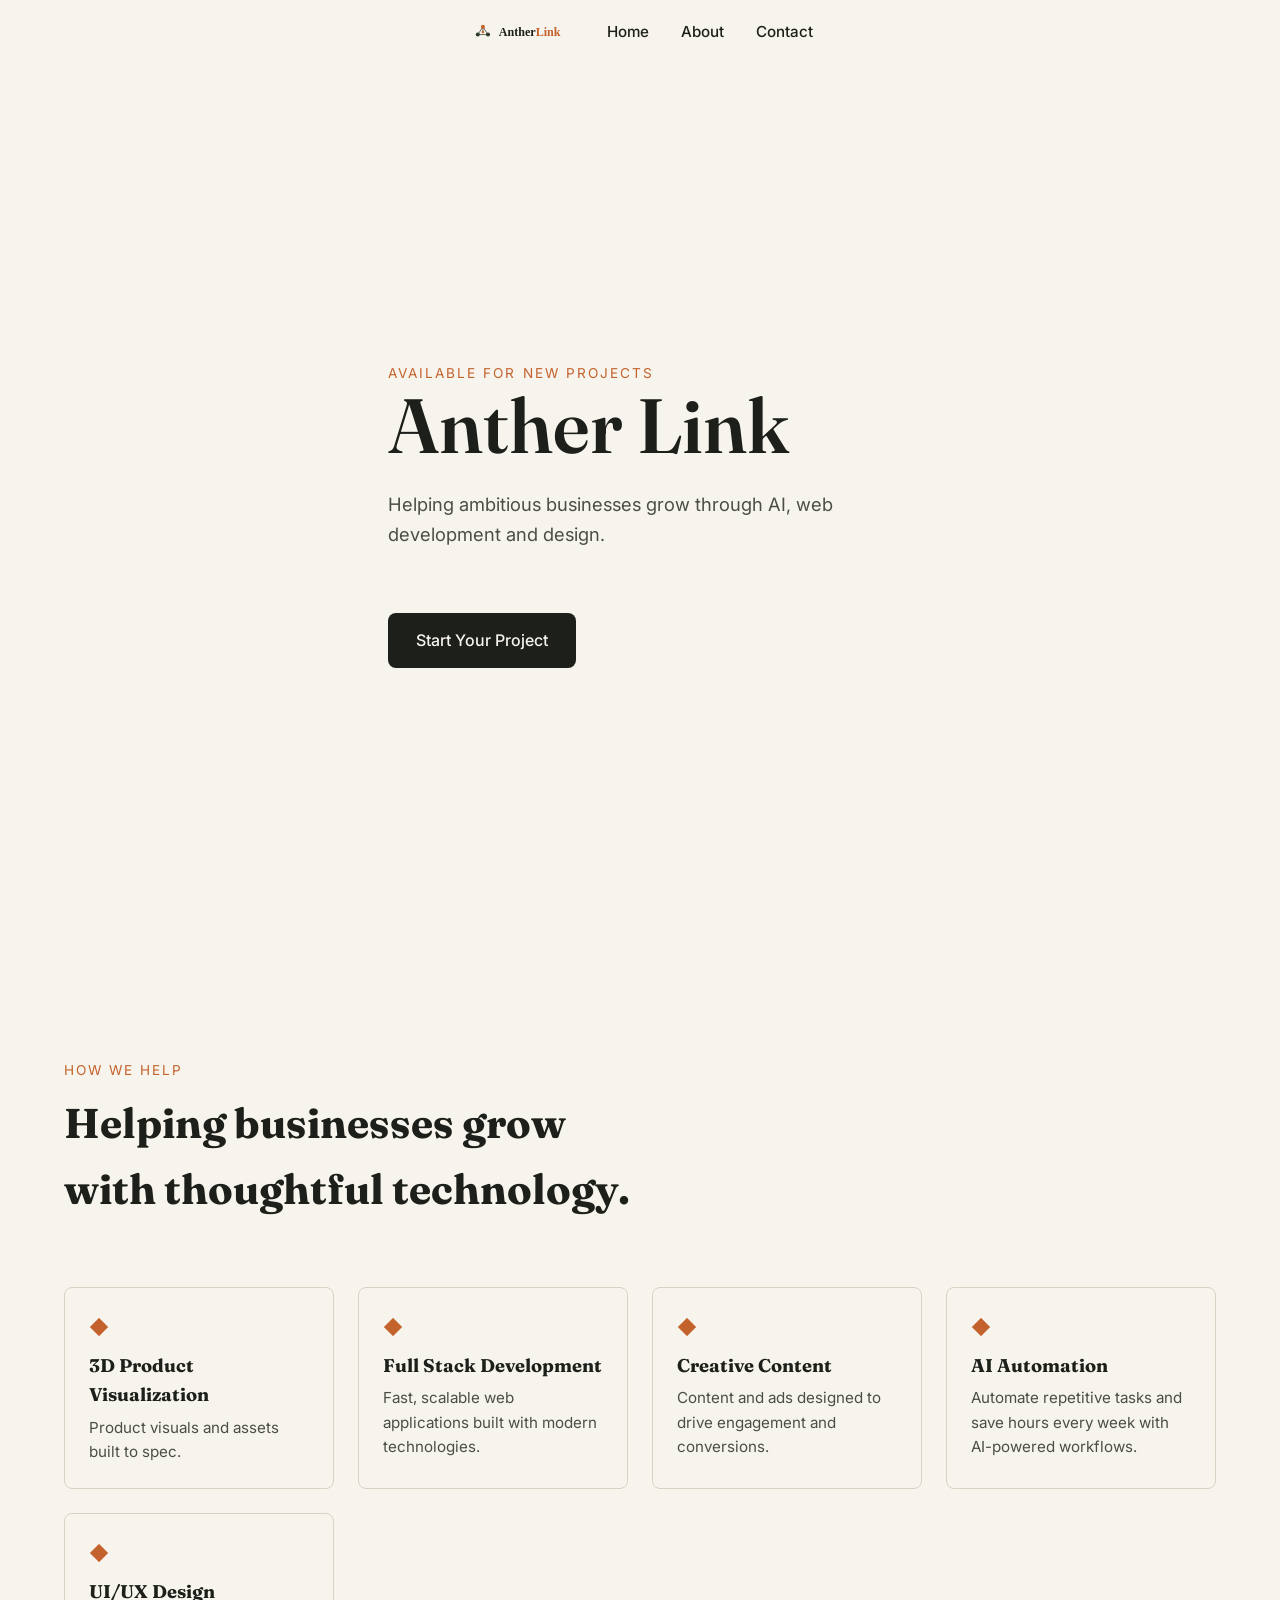
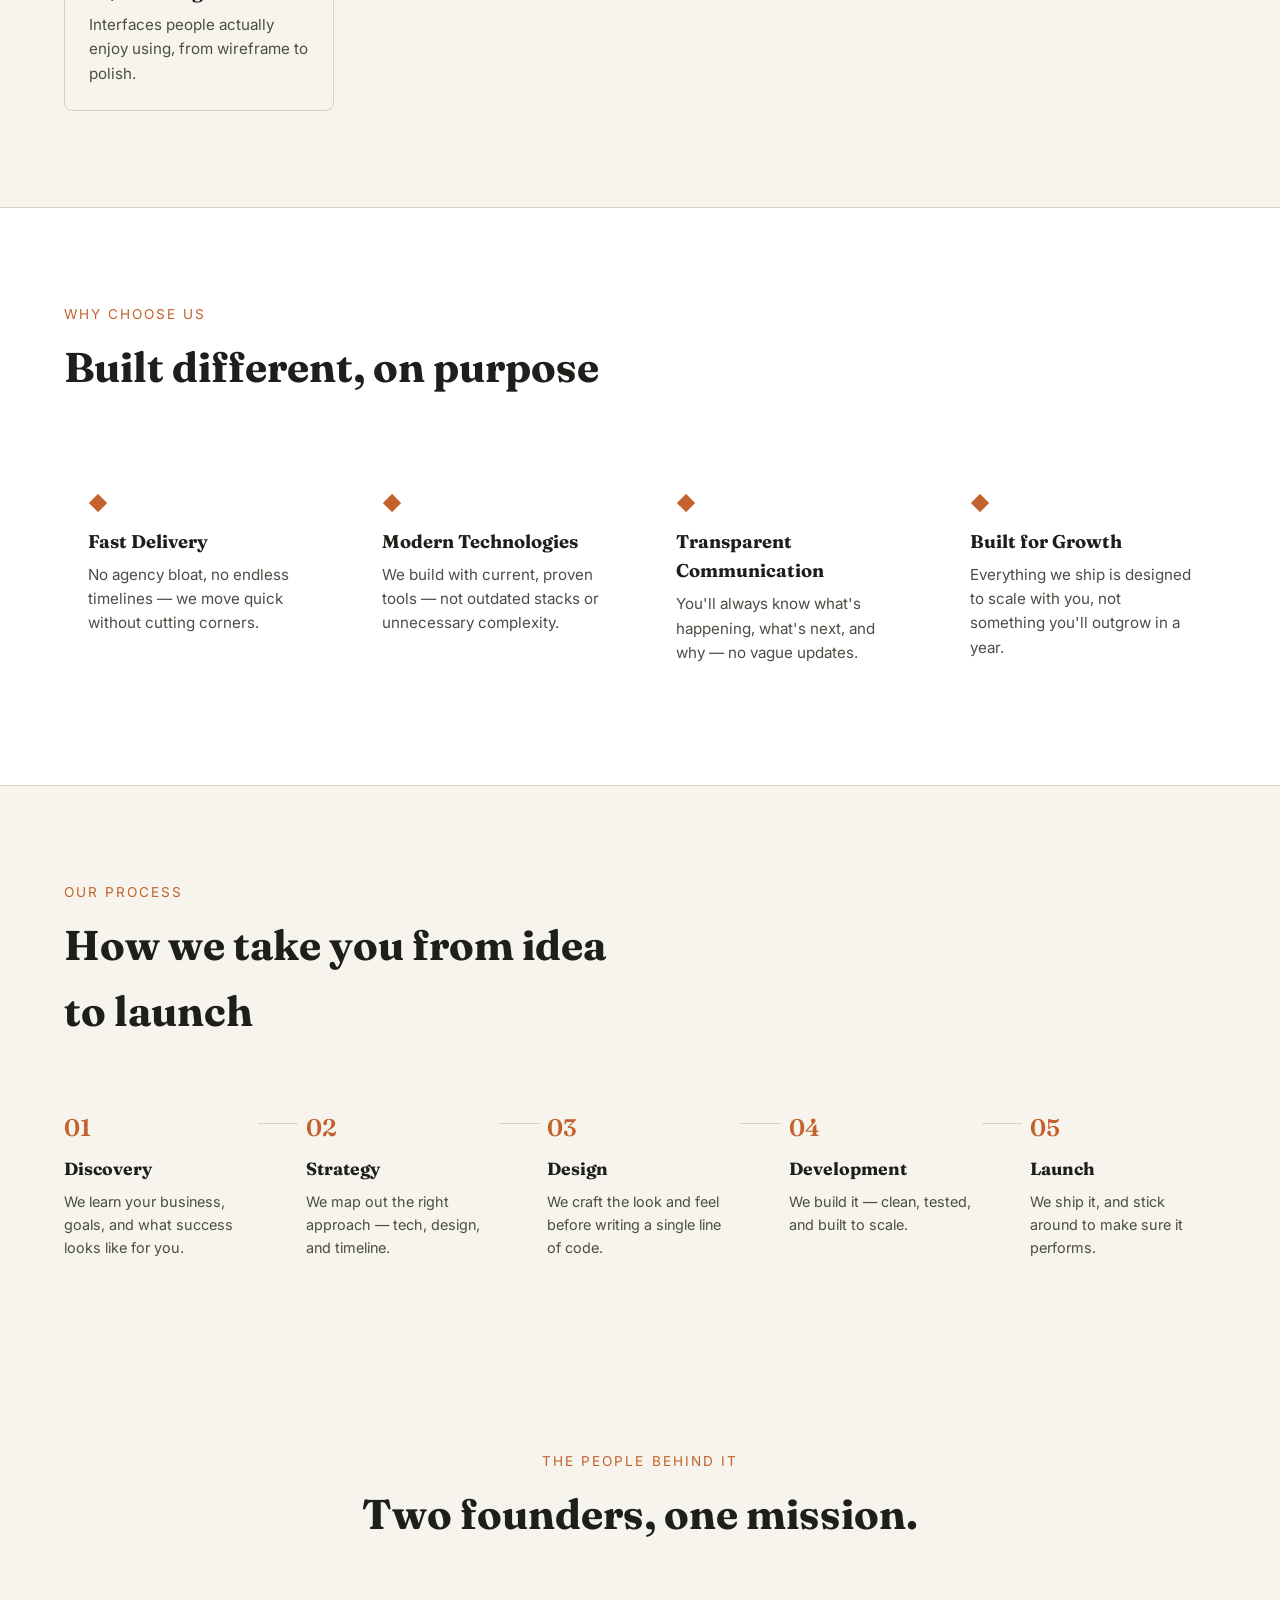
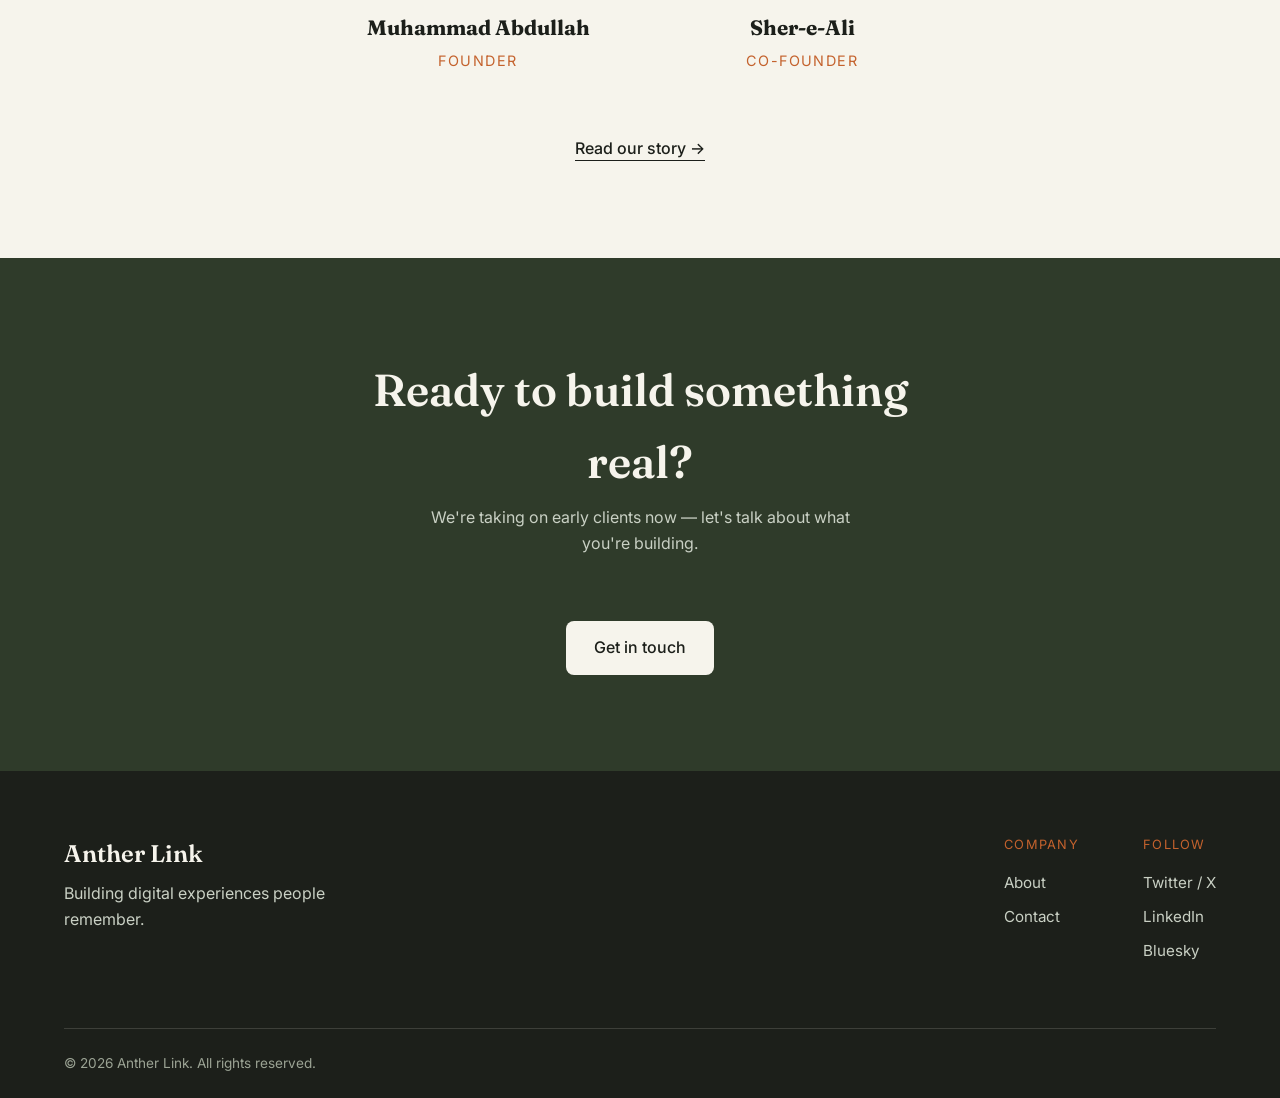
==== commit 86c71921: "Nav Settings" ====
--- a/index.html
+++ b/index.html
@@ -202,6 +202,7 @@
                     <span class="footer-heading">Follow</span>
                     <a href="https://x.com/AntherLink" target="_blank">Twitter / X</a>
                     <a href="#">LinkedIn</a>
+                    <a href="https://bsky.app/profile/antherlink.bsky.social" target="_blank">Bluesky</a>
                 </div>
             </div>
         </div>
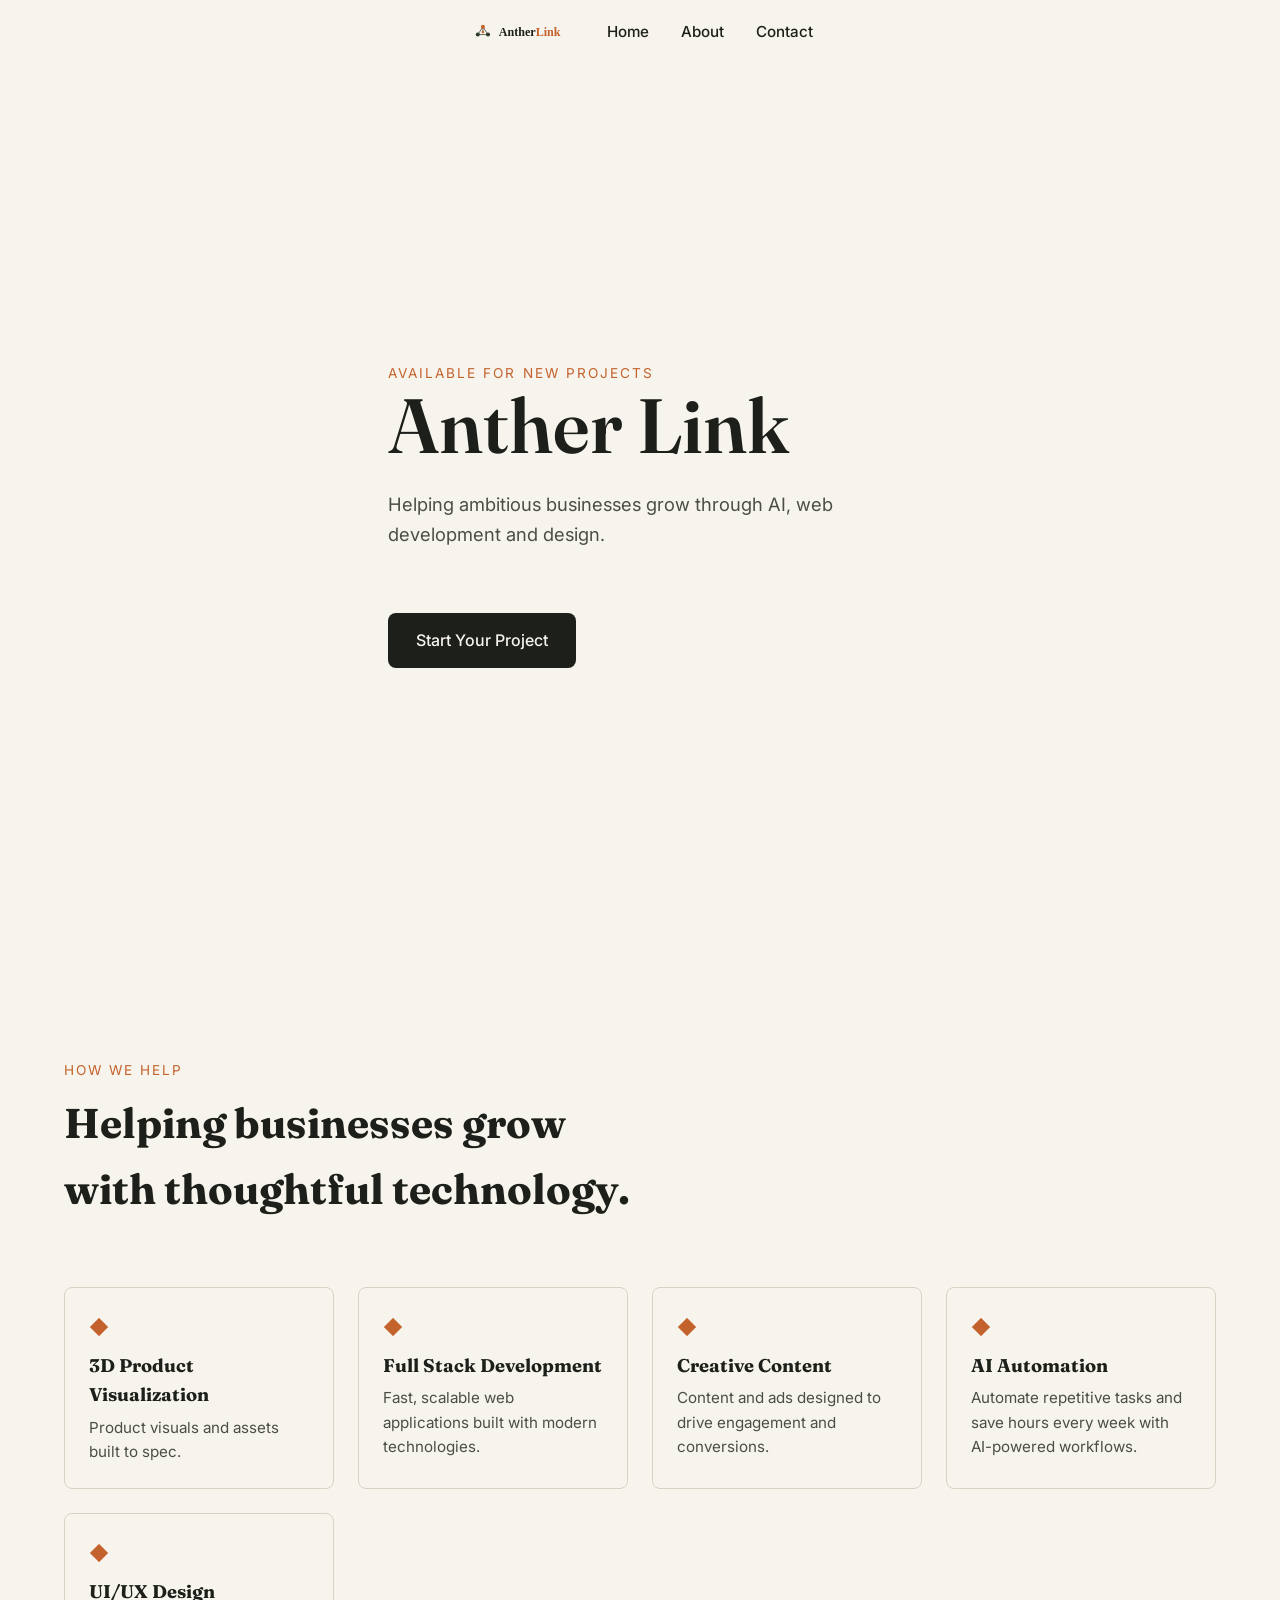
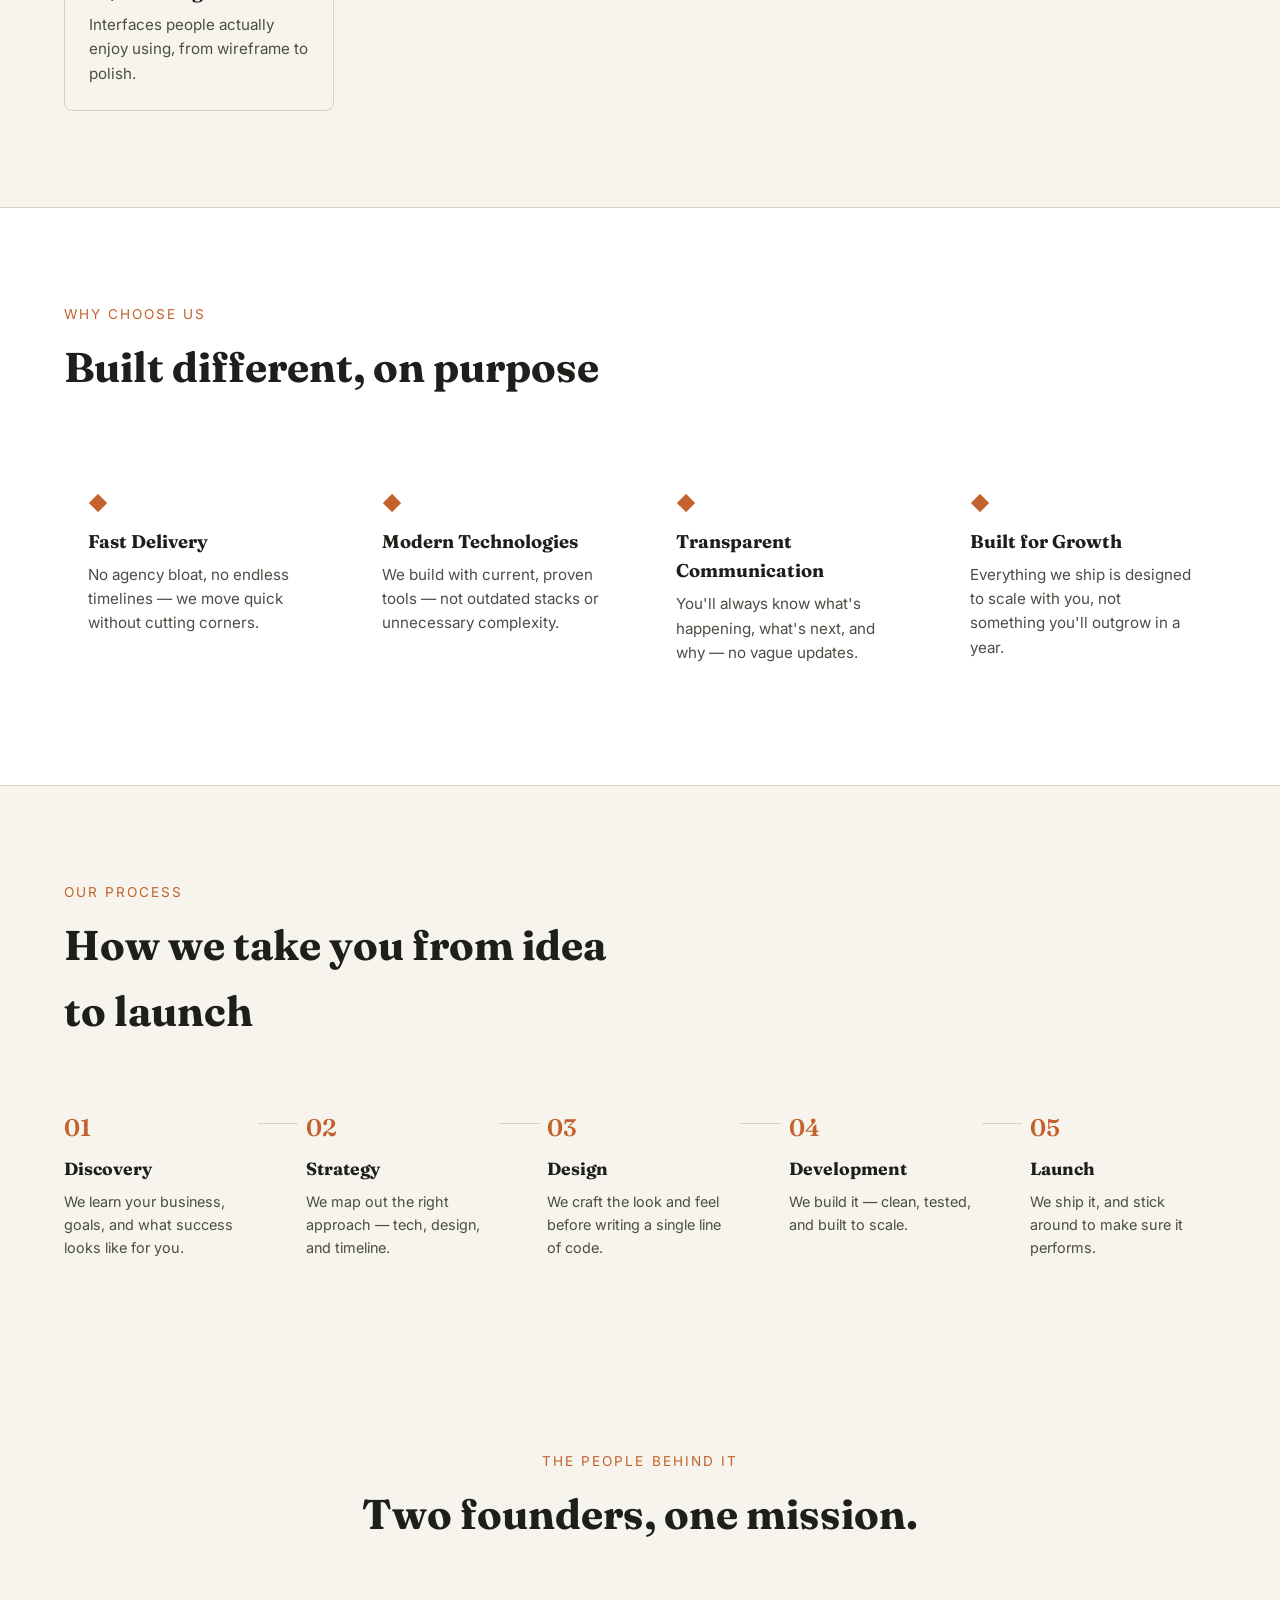
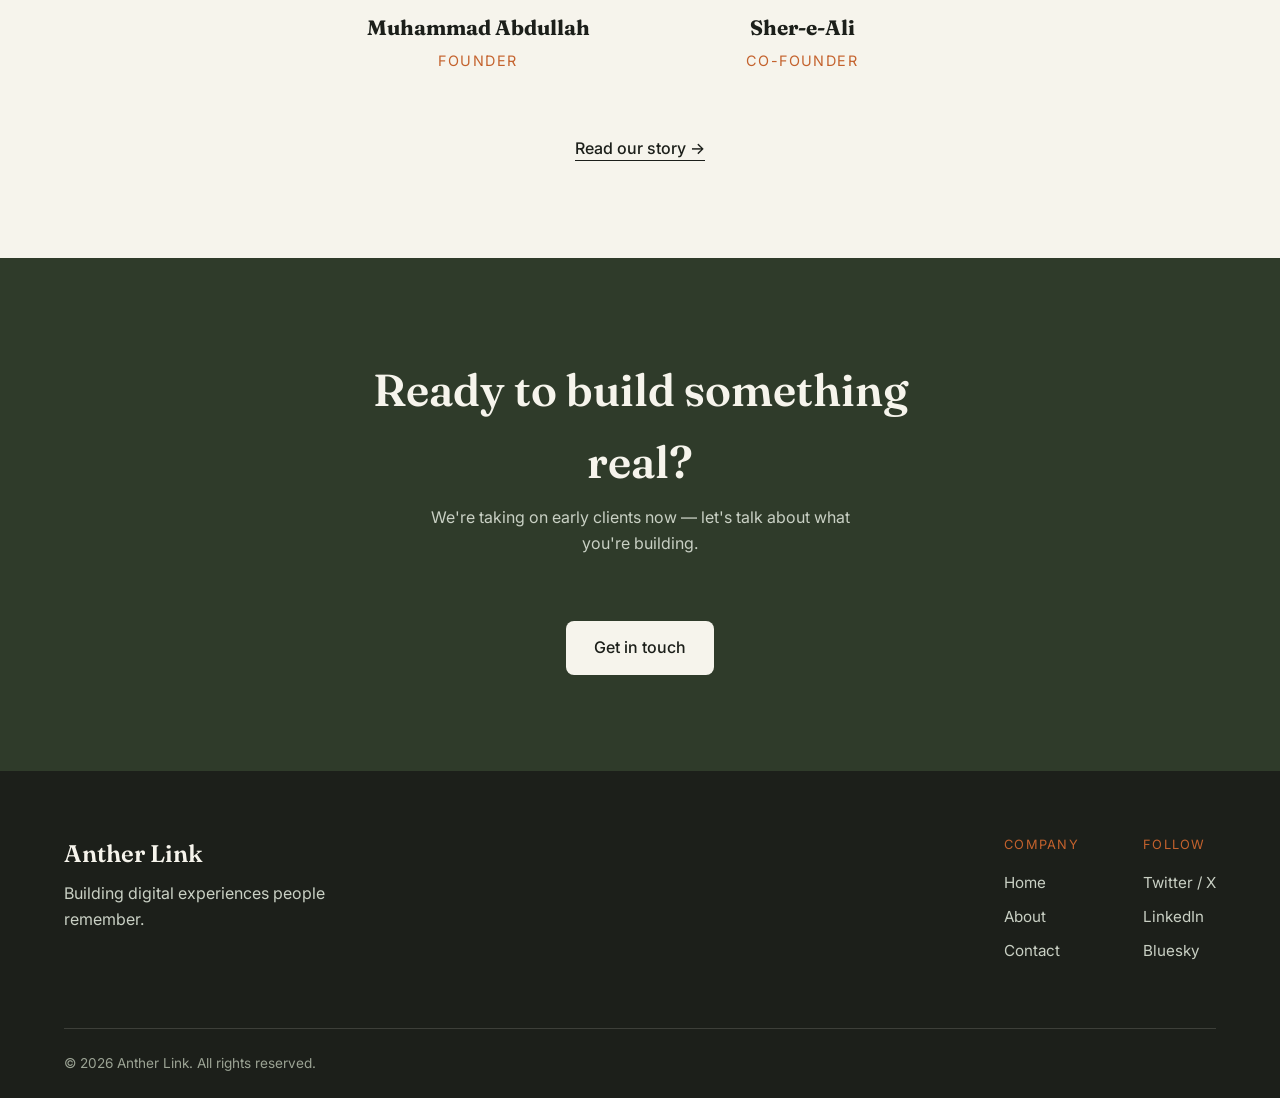
==== commit f261a36a: "Nav Settings" ====
--- a/index.html
+++ b/index.html
@@ -195,6 +195,7 @@
             <div class="footer-links">
                 <div class="footer-col">
                     <span class="footer-heading">Company</span>
+                    <a href="../index.html">Home</a>
                     <a href="Contact & About/About.html">About</a>
                     <a href="Contact & About/Contact.html">Contact</a>
                 </div>
